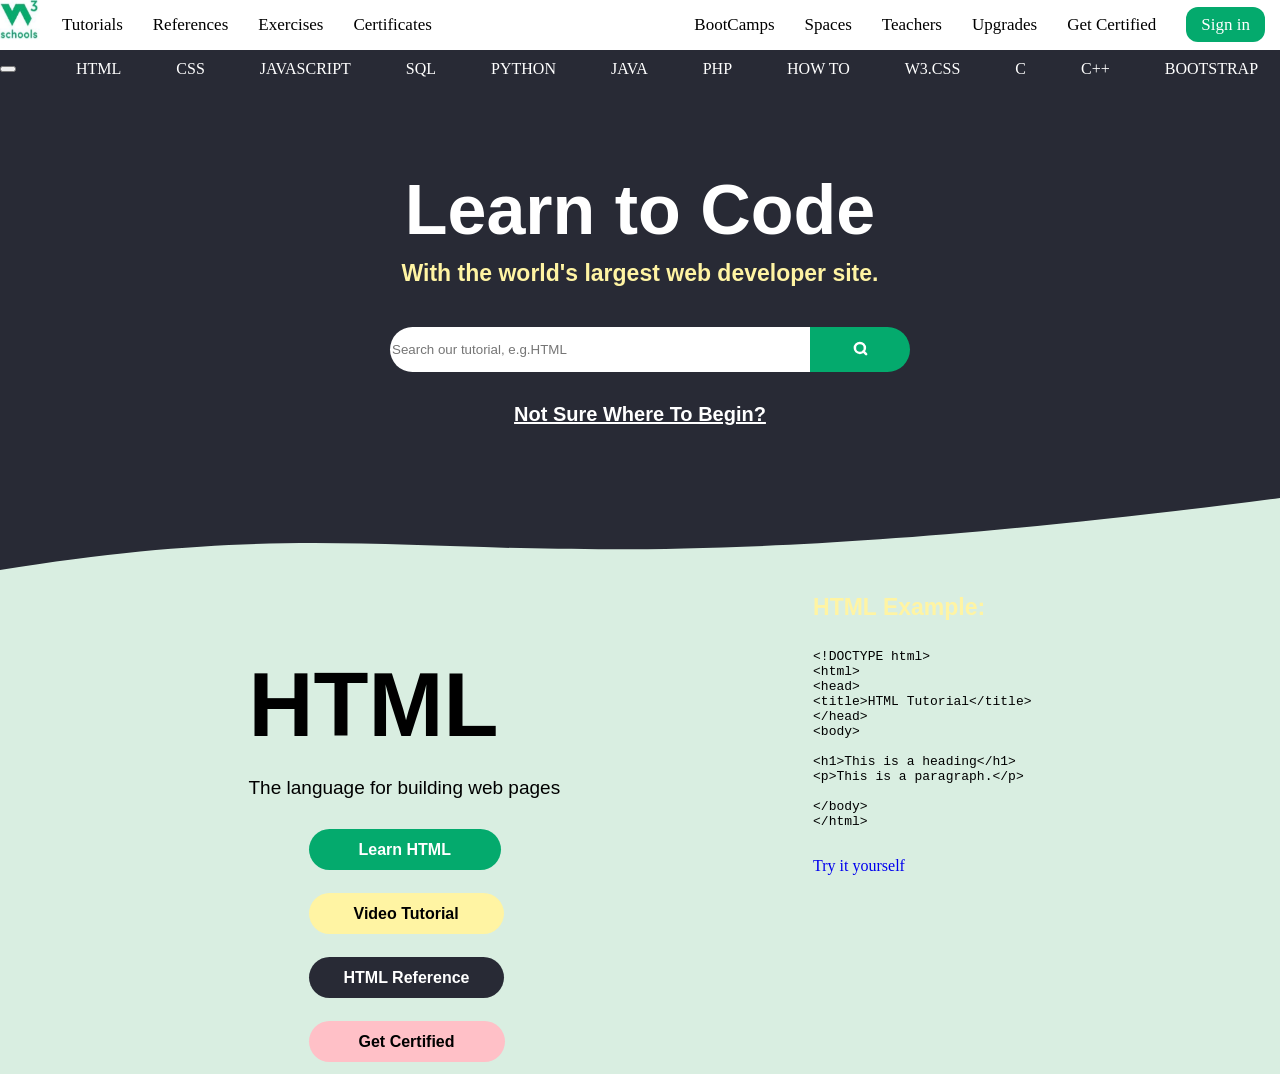
==== clone_w3school.html @ 68ee0d86 "feaut:add last w3school front page elements with its content" ====
<!DOCTYPE html>
<html lang="en">
<head>
    <meta charset="UTF-8">
    <meta name="viewport" content="width=device-width, initial-scale=1.0">
    <title>W3School</title>
    <link rel="stylesheet" href="clone_w3school.css">
</head>
<body>

    <div class="nav-container">
        <div>
        <nav class="nav-top-left">
            <ul class="left-nav">
                <li><a id="img" title="Home" href="https://www.w3schools.com/"><img src="image.png"></a></li>
                <li><a class="except" title="Tutoria and References" href="">Tutorials</a></li>
                <li><a class="except" title="References" href="">References</a></li>
                <li><a class="except" title="Exercises" href="">Exercises</a></li>
                <li><a class="except" title="Certificates" href="">Certificates</a></li>
            </ul>
        </nav>
        <nav class="nav-top-right">
            <ul class="right-nav">
                <li class="except1"><a>BootCamps</a></li>
                <li class="except1"><a>Spaces</a></li>
                <li class="except1"><a>Teachers</a></li>
                <li class="except1"><a>Upgrades</a></li>
                <li class="except1"><a>Get Certified</a></li>
                <li class="except1"><a id="in">Sign in</a></li>
            </ul>
        </nav>
        </div>
    <div class="mid-nav">
        <button class="btn-left" ></button>
        <nav class="many-nav">
            <ul class="horizontal-nav">
                <li class="li"><a href="#" title="HTML Tutorial">HTML</a></li>
                <li class="li"><a href="#" title="CSS Tutorial">CSS</a></li>
                <li class="li"><a href="#" title="JAVASCRIPT Tutorial">JAVASCRIPT</a></li>
                <li class="li"><a href="#" title="SQL Tutorial">SQL</a></li>
                <li class="li"><a href="#" title="PYTHON Tutorial">PYTHON</a></li>
                <li class="li"><a href="#" title="JAVA Tutorial">JAVA</a></li>
                <li class="li"><a href="#" title="PHP Tutorial">PHP</a></li>
                <li class="li"><a href="#" title="HOW TO">HOW TO</a></li>
                <li class="li"><a href="#" title="W3.CSS Tutorial">W3.CSS</a></li>
                <li class="li"><a href="#" title="">C</a></li>
                <li class="li"><a href="#" title="">C++</a></li>
                <li class="li"><a href="#" title="">BOOTSTRAP</a></li>
                <li class="li"><a href="#" title="">REACT</a></li>
                <li class="li"><a href="#" title="">MYSQL</a></li>
                <li class="li"><a href="#" title="">JQUERY</a></li>
                <li class="li"><a href="#" title="">EXCEL</a></li>
                <li class="li"><a href="#" title="">XML</a></li>
                <li class="li"><a href="#" title="">DJANGO</a></li>
                <li class="li"><a href="#" title="">BOOTSTRAP</a></li>
                <li class="li"><a href="#" title="">REACT</a></li>
                <li class="li"><a href="#" title="">MYSQL</a></li>
                <li class="li"><a href="#" title="">JQUERY</a></li>
                <li class="li"><a href="#" title="">EXCEL</a></li>            
                <li class="li"><a href="#" title="">REACT</a></li>
                <li class="li"><a href="#" title="">MYSQL</a></li>
                <li class="li"><a href="#" title="">JQUERY</a></li>
                <li class="li"><a href="#" title="">EXCEL</a></li>            
            </ul>
        </nav>
        <button class="btn-right" ></button>
    </div>
    </div>
    <div class="starting">
        <h1>Learn to Code</h1>
        <h3>With the world's largest web developer site.</h3>
        <form action="/search-result" method="get">
            <input class="search" type="search" placeholder="Search our tutorial, e.g.HTML">
            <button class="btn" type="submit"><svg xmlns="http://www.w3.org/2000/svg" width="15" height="15" viewBox="0 0 24 24" fill="none" stroke="#ffffff" stroke-width="4" stroke-linecap="round" stroke-linejoin="round" class="search-icon">
  <circle cx="11" cy="11" r="8"></circle>
  <line x1="21" y1="21" x2="16.65" y2="16.65"></line>
</svg></button>
        </form>
        <h4><a href="https://www.w3schools.com/where_to_start.asp">Not Sure Where To Begin?</a></h4>
        
    </div>
<svg style="background-color:#D9EEE1;" width="100%" height="72" viewBox="0 0 100 100" preserveAspectRatio="none">
  <path id="wavepath" d="M0,0  L100, 0C35,150 35,0 0,100z" fill="#282A35"></path>
</svg>

 <div class="ff">
    <div class="sec1">
        <h1>HTML</h1>
        <p>The language for building web pages</p>
        <a href="https://www.w3schools.com/html/default.asp" class="w3btn btn1" >Learn HTML</a><br>
        <a href="https://www.w3schools.com/videos/index.php" class="w3btn btn2" >Video Tutorial</a><br>
        <a href="https://www.w3schools.com/tags/default.asp" class="w3btn btn3" >HTML Reference</a><br>
        <a href="https://campus.w3schools.com/collections/certifications/products/html-certificate?_gl=1*13l9mz6*_gcl_au*NjQxMTkwMTM0LjE3NzM1MTAxOTc.*_ga*MTAxODY0MTgzOS4xNzczMDAxOTk2*_ga_9YNMTB56NB*czE3NzM1MDk4NjckbzIwJGcxJHQxNzczNTEwMTgwJGoxOCRsMCRoMA.." class="w3btn btn4" >Get Certified</a>
    </div>
    <div class="sec2">
        <div>
            <h3>HTML Example:</h3>
            <div>
                <pre>
<code>
&lt;!DOCTYPE html&gt;
&lt;html&gt;
&lt;head&gt;
&lt;title&gt;HTML Tutorial&lt;/title&gt;
&lt;/head&gt;
&lt;body&gt;

&lt;h1&gt;This is a heading&lt;/h1&gt;
&lt;p&gt;This is a paragraph.&lt;/p&gt;

&lt;/body&gt;
&lt;/html&gt;
</code>
</pre>
            </div>
            <a href="https://www.w3schools.com/html/tryit.asp?filename=tryhtml_default_default">Try it yourself</a>
        </div>
    </div>
 </div>
   </body>
</html>
---- clone_w3school.css ----
body{
    padding:0;
    margin:0;
    /* width:100vw; */
    height: 100vh;
}

.nav-container {
    position:fixed;
    top:0;
    left:0;
    right:0;
    background-color: rgb(255, 255, 255);
}
.left-nav{
    margin:0;
    padding:0;
}
.left-nav li{
    display:flex;
    overflow:hidden;
    float:left;
}

a img{
    
    width:40px;
    height:40px;
    padding:0;
    margin-right:7px;
}
.except{
    text-decoration:none;
    color:black;
    font-size: 17px;
    text-align:center;
    
   padding:15px;;
    background-color:white;
}
.except:hover{
    background-color:#04AA6D;
    color:white;
}
/*right top nav styling*/
.nav-top-right {
    display: flex;
    justify-content: flex-end;   /* pushes items to the right */
    
}

.right-nav {
    display: flex;               /* makes items appear in a row */
    list-style: none;            /* removes bullets */
    margin: 0;
    padding: 0;
}

.right-nav li {
    padding: 15px;           /* space between items */
    font-size: 17px;
}
.except1:hover:not(:last-child){
    background-color: rgba(254, 249, 249, 0.926);
    border-radius:30px;
    cursor: pointer;
}
#in{
    background-color:#04AA6D;
    padding:8px 15px;
    border-radius:12px;
    color:white;
}
#in:hover{
    opacity: 0.8;
}

.mid-nav{
    background-color: #282A35;
    display: flex;
    align-items: center;
    justify-content: start;
   /* overflow-x: auto; */
}
.horizontal-nav{
    display: flex;
    grid-auto-flow: column;
    white-space:nowrap;
    scroll-behavior: smooth;
    cursor: pointer;
    justify-content:start;
    align-items: center;
    margin:0;
}
 .li{
   
    list-style-type: none;
    padding-right:15px;
    padding-left:0;
    padding-top:10px;
    padding-bottom:10px;
    margin:0;
    
}
.li a{
    text-decoration: none;
    color: white;
    text-align: center;
    padding:14px 20px;
   

}
.li:hover{
    background-color: black;
}
.starting{
    margin-top:80px;
    display:grid;
    place-items:center;
    background-color: #282A35;
    padding-bottom:50px;
}
h1{
    color:white;
    font-family:"Source Sans Pro", sans-serif;
    font-size:70px;
    font-weight:700;
    margin-bottom:-20px;
    margin-top:90px;
    
}
h3{
    color:rgb(255, 244, 163);
    margin-top:30px;
    margin-bottom:10px;
    font-size:23px;
    font-weight:700;
    font-family:"Source Sans Pro", sans-serif;
}
form{
    display: grid;
    grid-template-columns:1fr 80px;
    align-items: center;
    justify-content: center;
    margin-top:30px;
    margin-bottom:10px;
}
.search{
   border-top-left-radius: 25px;
   border-bottom-left-radius: 25px;
   height:45px;
   width:420px;
   margin-right:0;
   border:0px;
   border-color:#282A35;
}
.btn{
    background-color:#04AA6D;
    border:0px;
    border-color: transparent;
    height:45px;
    width:100px;
    margin:0;
    border-top-right-radius: 25px;
   border-bottom-right-radius: 25px;
}
h4 a{
    color:white;
    font-size:20px;
    font-family:"Source Sans Pro", sans-serif;
    margin-bottom:80px;
}
.search:focus,
.search:active {
  outline: none;
  border: none;
  box-shadow: none;
}
.btn:hover{
    opacity: 0.8;
    cursor:pointer;
}
h4 a:hover{
    color:rgb(255, 244, 163) ;
}
.ff{
    margin-top:-10px;
    display:grid;
    grid-template-columns:repeat(2,minmax(150px,auto));
    background-color: #D9EEE1;
    justify-content:space-evenly;
    vertical-align: middle;
}
.sec1{
    align-items: center;
    font-family:"Source Sans Pro", sans-serif;
    justify-content: center;
}
.sec1 h1{
    color:black;
    font-size:90px;
    font-weight:700;
   
}
.sec1 p{
    color:black;
    font-size:19px;
   
    font-weight:500;
    margin-top:40px;
}
.w3btn{

    
    border-radius:25px;
    margin:0 60px;
    font-weight:600;
    /* display:block; */
    line-height: 4em;
    
}
.btn1{
    padding:12px 50px 12px;
    color:white;
    background-color: #04AA6D;
}
.btn1:hover{
    background-color:#059862;
}
.btn2{
    padding:12px 45px 12px;
    color:black;
    background-color: rgb(255, 244, 163);
}
.btn2:hover{
    background-color:#fff080 ;
}
.btn3{
    padding:12px 35px 12px;
    color:rgb(255, 255, 255);
    background-color: #282A35;
}
.btn3:hover{
   background-color: black;
}
.btn4{
    padding:12px 50px 12px;
    color:black;
    background-color: rgb(255, 192, 199);
}
.btn4:hover{
    background-color: #ffb3bb;
}
.ff a{
    text-decoration:none;
    text-align: center;
}
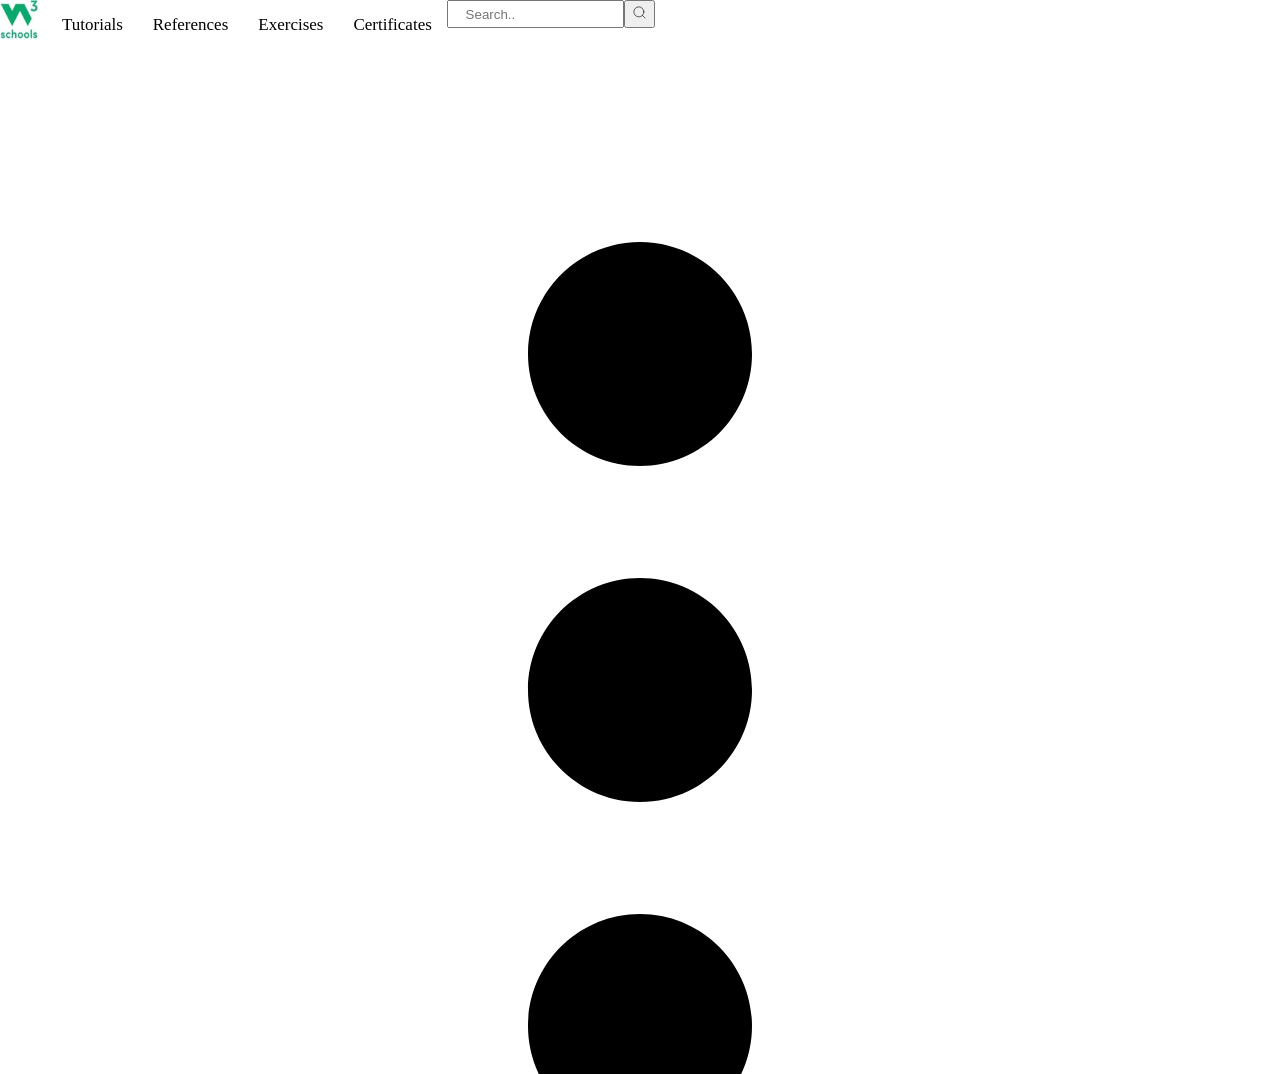
==== commit 06c8ada4: "feaut:add the remaining w3schhol front page content" ====
--- a/clone_w3school.html
+++ b/clone_w3school.html
@@ -17,6 +17,14 @@
                 <li><a class="except" title="References" href="">References</a></li>
                 <li><a class="except" title="Exercises" href="">Exercises</a></li>
                 <li><a class="except" title="Certificates" href="">Certificates</a></li>
+                <li class="xcept"><input class="sear" type="search" placeholder="    Search..">
+            <button class="bn" type="submit"><svg xmlns="http://www.w3.org/2000/svg" width="15" height="19" viewBox="0 0 24 24" fill="none" stroke="#000000" stroke-width="1" stroke-linecap="round" stroke-linejoin="round" class="search-icon">
+  <circle cx="11" cy="11" r="8"></circle>
+  <line x1="21" y1="21" x2="16.65" y2="16.65"></line>
+</svg></button></li>
+    <a title="See more"><svg class="svg" xmlns="http://www.w3.org/2000/svg" viewBox="0 0 640 640">
+          <path d="M320 208C289.1 208 264 182.9 264 152C264 121.1 289.1 96 320 96C350.9 96 376 121.1 376 152C376 182.9 350.9 208 320 208zM320 432C350.9 432 376 457.1 376 488C376 518.9 350.9 544 320 544C289.1 544 264 518.9 264 488C264 457.1 289.1 432 320 432zM376 320C376 350.9 350.9 376 320 376C289.1 376 264 350.9 264 320C264 289.1 289.1 264 320 264C350.9 264 376 289.1 376 320z"></path>
+        </svg></a>
             </ul>
         </nav>
         <nav class="nav-top-right">
@@ -95,7 +103,7 @@
     <div class="sec2">
         <div>
             <h3>HTML Example:</h3>
-            <div>
+            <div class="pre">
                 <pre>
 <code>
 &lt;!DOCTYPE html&gt;
@@ -111,7 +119,7 @@
 &lt;/body&gt;
 &lt;/html&gt;
 </code>
-</pre>
+            </pre>
             </div>
             <a href="https://www.w3schools.com/html/tryit.asp?filename=tryhtml_default_default">Try it yourself</a>
         </div>
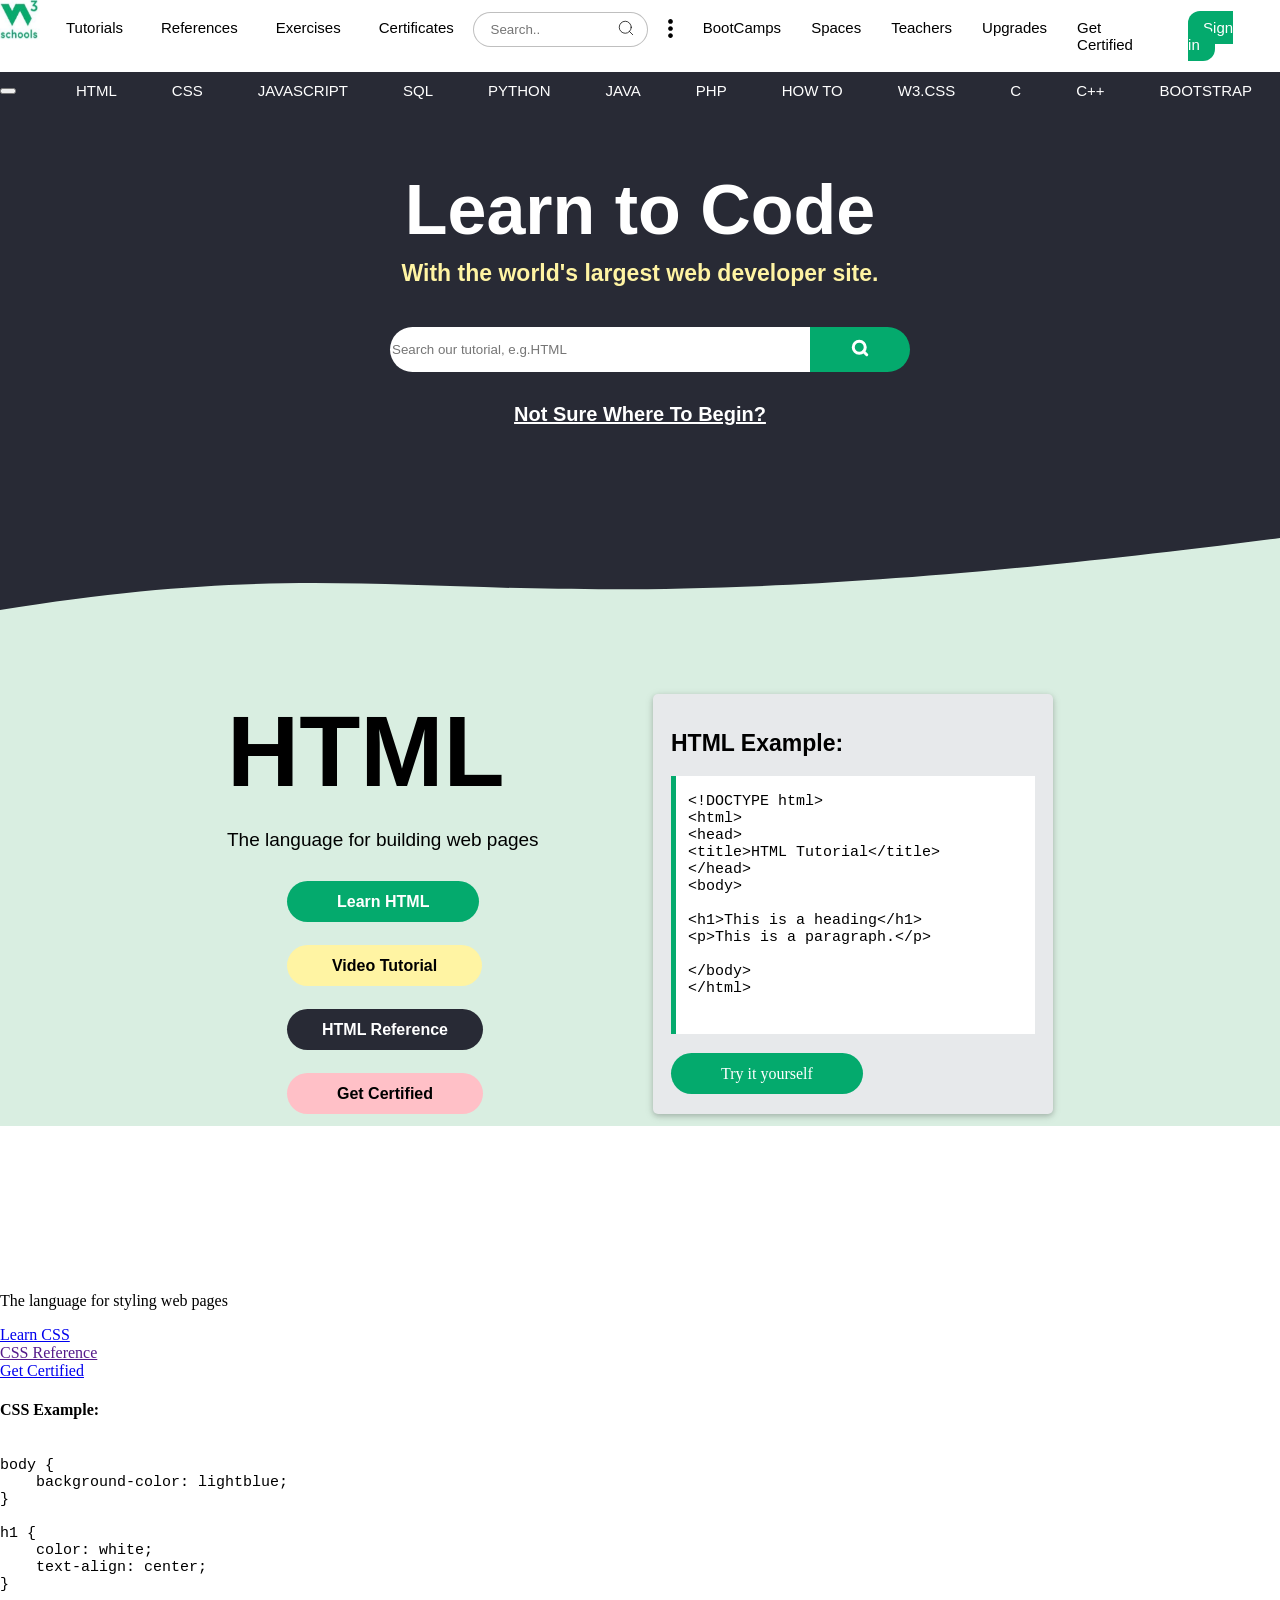
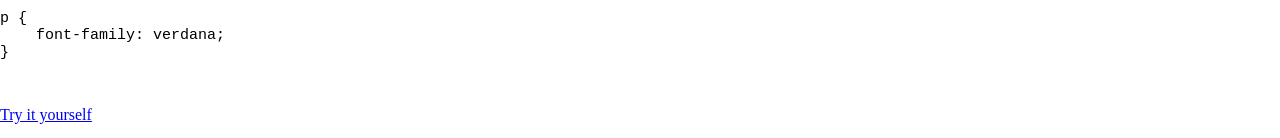
==== commit 5f822732: "add html element with w3school css part on homepage" ====
--- a/clone_w3school.html
+++ b/clone_w3school.html
@@ -125,5 +125,36 @@
         </div>
     </div>
  </div>
+ <div class="css">
+    <div class="css1">
+        <h1>CSS</h1>
+        <p>The language for styling web pages</p>
+        <a class="but" href="https://www.w3schools.com/css/default.asp">Learn CSS</a><br>
+        <a class="but" href="">CSS Reference</a><br>
+        <a class="but" href="https://www.w3schools.com/cssref/index.php">Get Certified</a>
+    </div>
+    <div class="css2">
+        <h4>CSS Example:</h4>
+        <div>
+            <pre>
+                <code>
+body {
+    background-color: lightblue;
+}
+
+h1 {
+    color: white;
+    text-align: center;
+}
+
+p {
+    font-family: verdana;
+}
+                </code>
+            </pre>
+        </div>
+        <a href="https://www.w3schools.com/css/tryit.asp?filename=trycss_default">Try it yourself</a>
+    </div>
+ </div>
    </body>
 </html>
--- a/clone_w3school.css
+++ b/clone_w3school.css
@@ -11,6 +11,7 @@
     left:0;
     right:0;
     background-color: rgb(255, 255, 255);
+    font-family:"Source Sans Pro", sans-serif;
 }
 .left-nav{
     margin:0;
@@ -32,15 +33,58 @@
 .except{
     text-decoration:none;
     color:black;
-    font-size: 17px;
+    font-size: 15px;
     text-align:center;
     
-   padding:15px;;
+   padding:19px;
     background-color:white;
 }
-.except:hover{
+.except:hover:not(last-child){
     background-color:#04AA6D;
     color:white;
+}
+.sear{
+    border-radius: 25px;
+    height:35px;
+    margin:0;
+    margin-top:12px;
+    position:relative;
+    border: 1px solid rgba(0, 0, 0, 0.25) ;
+}
+
+.sear:focus{
+    border:2px solid #04AA6D;
+}
+.search-icon{
+    width: 18px;
+    height: 18px;
+    text-align: center;
+}
+.bn{
+    border-radius: 25px;
+    position: absolute;
+    left:611px;
+    top:13px;
+    border:none;
+    background-color: transparent;
+    padding:6px;
+}
+.bn:hover{
+    cursor: pointer;
+    background-color: #E7E9EB;
+}
+.svg{
+    width: 27px;
+    height: 27px;
+    display: block;
+    margin: 0 auto;
+    float:left;
+    margin-top:15px;
+    margin-left:9px;
+}
+.svg:hover{
+    background-color: #E7E9EB;
+    border-radius: 15px;
 }
 /*right top nav styling*/
 .nav-top-right {
@@ -53,12 +97,12 @@
     display: flex;               /* makes items appear in a row */
     list-style: none;            /* removes bullets */
     margin: 0;
-    padding: 0;
+    padding: 4px;
 }
 
 .right-nav li {
     padding: 15px;           /* space between items */
-    font-size: 17px;
+    font-size: 15px;
 }
 .except1:hover:not(:last-child){
     background-color: rgba(254, 249, 249, 0.926);
@@ -91,6 +135,7 @@
     justify-content:start;
     align-items: center;
     margin:0;
+    font-size:15px;
 }
  .li{
    
@@ -118,7 +163,7 @@
     display:grid;
     place-items:center;
     background-color: #282A35;
-    padding-bottom:50px;
+    padding-bottom:90px;
 }
 h1{
     color:white;
@@ -188,7 +233,8 @@
     display:grid;
     grid-template-columns:repeat(2,minmax(150px,auto));
     background-color: #D9EEE1;
-    justify-content:space-evenly;
+    justify-content:center;
+    column-gap: 110px;
     vertical-align: middle;
 }
 .sec1{
@@ -198,9 +244,9 @@
 }
 .sec1 h1{
     color:black;
-    font-size:90px;
+    font-size:100px;
     font-weight:700;
-   
+    margin-top: 90px !important;
 }
 .sec1 p{
     color:black;
@@ -254,4 +300,43 @@
 .ff a{
     text-decoration:none;
     text-align: center;
+}
+.sec2{
+    margin-top:90px;
+    background-color:#E7E9EB;
+    height: 420px;
+    width:400px;
+    border-radius: 5px;
+    box-shadow: 0 2px 5px 0 rgba(0, 0, 0, 0.16), 0 2px 10px 0 rgba(0, 0, 0, 0.12);
+}
+.sec2 h3{
+    color:black;
+    margin-left:18px;
+    line-height: 39px;
+}
+.pre{
+    display: block;
+    background-color: white;
+    margin-bottom:20px;
+    margin-left:18px;
+    margin-right:18px;
+    height:250px;
+    border-left:5px solid #04AA6D;
+    padding: 8px 12px;
+    padding-top: 0px;
+}
+.sec2 a{
+    
+    padding:12px 50px 12px;
+    color:white;
+    background-color: #04AA6D;
+    border-radius:25px;
+    margin-left:18px;
+    line-height: 39px;
+}
+.sec2 a:hover{
+    background-color:#059862;
+}
+code{
+    font-size:15px;
 }
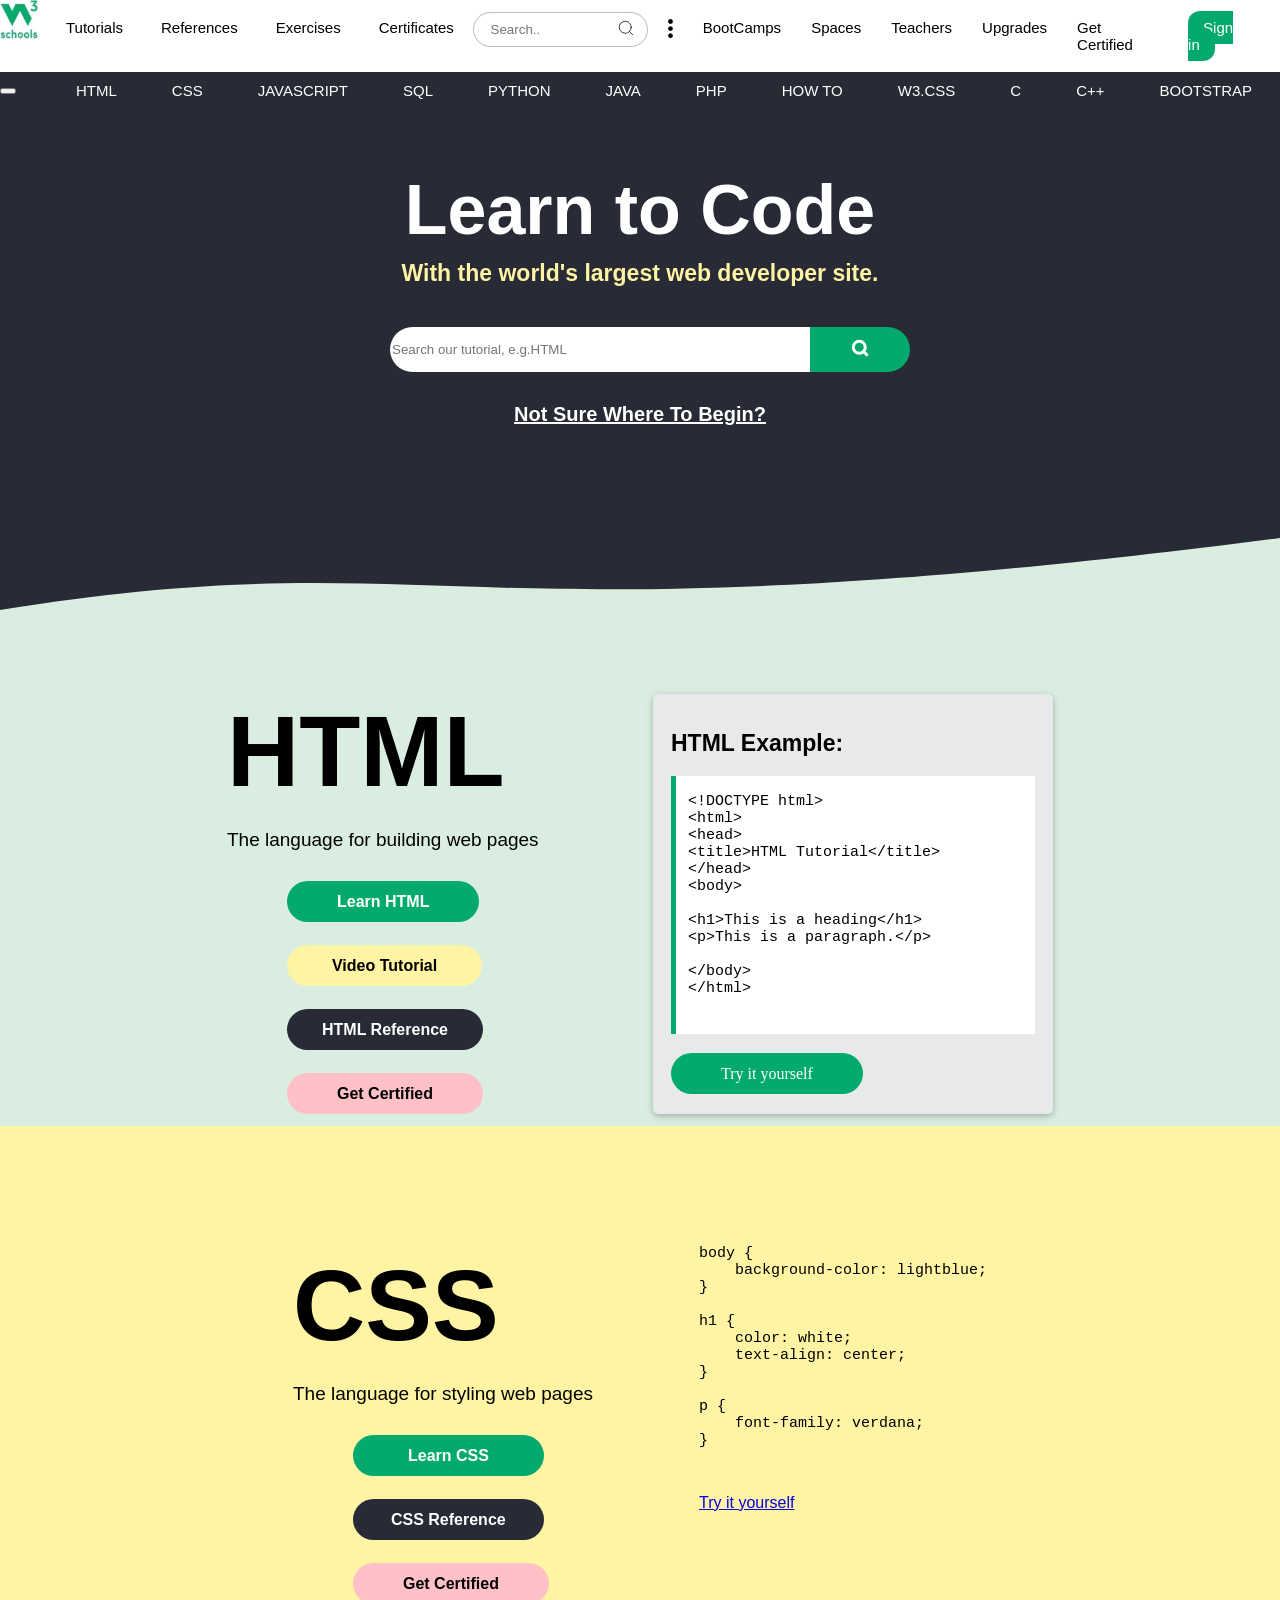
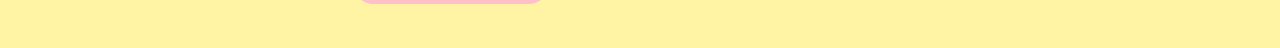
==== commit 0bbc200b: "add css example content" ====
--- a/clone_w3school.html
+++ b/clone_w3school.html
@@ -134,9 +134,9 @@
         <a class="but" href="https://www.w3schools.com/cssref/index.php">Get Certified</a>
     </div>
     <div class="css2">
-        <h4>CSS Example:</h4>
+        <h3>CSS Example:</h3>
         <div>
-            <pre>
+            <pre class="pre1">
                 <code>
 body {
     background-color: lightblue;
--- a/clone_w3school.css
+++ b/clone_w3school.css
@@ -339,4 +339,61 @@
 }
 code{
     font-size:15px;
+}
+.css{
+    display:grid;
+    background-color:#FFF4A3;
+    grid-template-columns:repeat(2,minmax(150px,auto));
+    justify-content:center;
+    column-gap: 90px;
+    vertical-align: middle;
+    font-family:"Source Sans Pro", sans-serif;
+    padding:32px 0px;
+}
+.css1 h1{
+    color:black;
+    font-size:100px;
+    font-weight:700;
+    margin-top: 90px !important;
+}
+.css1 p{
+    color:black;
+    font-size:19px;
+    font-weight:500;
+    margin-top:40px;
+}
+.css1 a{
+    text-decoration:none;
+    text-align:center;
+}
+.but{
+    border-radius:25px;
+    margin:0 60px;
+    font-weight:600;
+    line-height: 4em;
+    
+}
+.but:nth-child(3){
+    padding:12px 55px 12px;
+    color:white;
+    background-color: #04AA6D;
+}
+.but:nth-child(3):hover{
+    background-color:#059862;
+}
+.but:nth-child(5){
+    padding:12px 38px 12px;
+    color:rgb(255, 255, 255);
+    background-color: #282A35;
+}
+.but:nth-child(5):hover{
+   background-color: black;
+}
+.but:nth-child(7){
+    padding:12px 50px 12px;
+    color:black;
+    background-color: rgb(255, 192, 199);
+}
+.but:nth-child(7):hover{
+    background-color: #ffb3bb;
 }
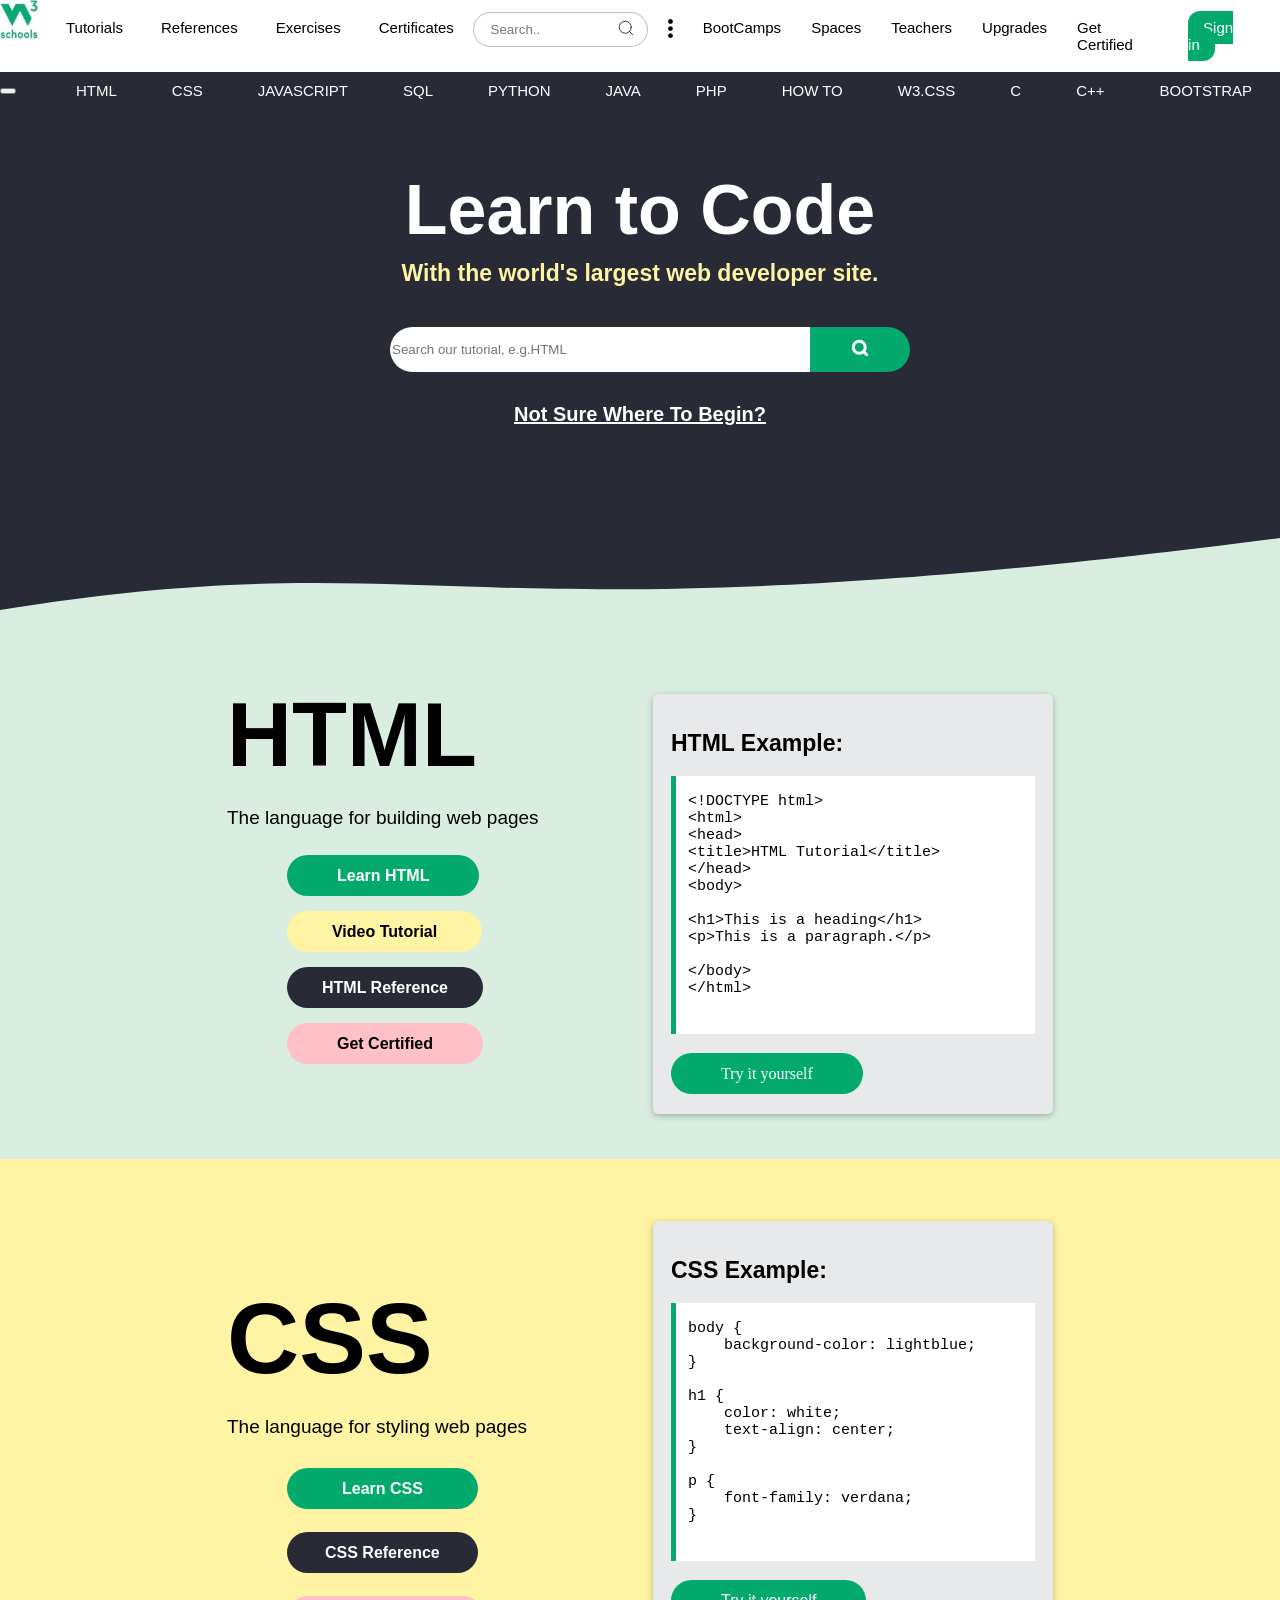
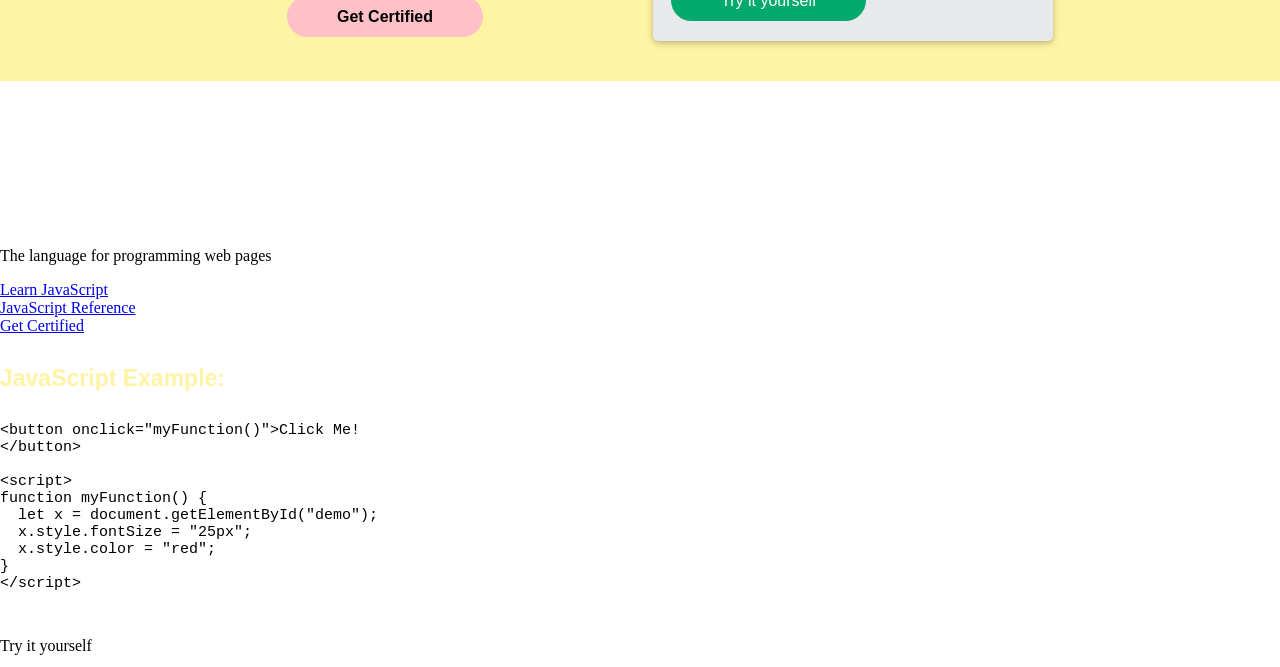
==== commit c32f027b: "add html element with respective content same with w3school website about JavaScript" ====
--- a/clone_w3school.html
+++ b/clone_w3school.html
@@ -156,5 +156,34 @@
         <a href="https://www.w3schools.com/css/tryit.asp?filename=trycss_default">Try it yourself</a>
     </div>
  </div>
+ <div class="js">
+    <div class="js1">
+        <h1 class="jshead">JavaScript</h1>
+        <p>The language for programming web pages</p>
+        <a class="jslink ln1" href="https://www.w3schools.com/js/default.asp">Learn JavaScript</a><br>
+        <a class="jslink ln2" href="https://www.w3schools.com/jsref/default.asp">JavaScript Reference</a><br>
+        <a class="jslink ln3" href="https://campus.w3schools.com/collections/certifications/products/javascript-certificate?_gl=1*1n0ohiy*_gcl_au*NjQxMTkwMTM0LjE3NzM1MTAxOTc.*_ga*MTAxODY0MTgzOS4xNzczMDAxOTk2*_ga_9YNMTB56NB*czE3NzM4NTIwNjckbzMzJGcxJHQxNzczODUyODIxJGoyMyRsMCRoMA..">Get Certified</a>
+    </div>
+    <div class="js2">
+        <h3>JavaScript Example:</h3>
+        <div>
+            <pre>
+                <code>
+&lt;button onclick="myFunction()"&gt;Click Me!
+&lt;/button&gt;
+
+&lt;script&gt;
+function myFunction() {
+  let x = document.getElementById("demo");
+  x.style.fontSize = "25px";
+  x.style.color = "red";
+}
+&lt;/script&gt;
+                </code>
+            </pre>
+        </div>
+        <a>Try it yourself</a>
+    </div>
+ </div>
    </body>
 </html>
--- a/clone_w3school.css
+++ b/clone_w3school.css
@@ -1,10 +1,8 @@
 body{
     padding:0;
     margin:0;
-    /* width:100vw; */
     height: 100vh;
 }
-
 .nav-container {
     position:fixed;
     top:0;
@@ -22,7 +20,6 @@
     overflow:hidden;
     float:left;
 }
-
 a img{
     
     width:40px;
@@ -35,7 +32,6 @@
     color:black;
     font-size: 15px;
     text-align:center;
-    
    padding:19px;
     background-color:white;
 }
@@ -236,6 +232,7 @@
     justify-content:center;
     column-gap: 110px;
     vertical-align: middle;
+    padding-bottom: 45px;
 }
 .sec1{
     align-items: center;
@@ -244,9 +241,9 @@
 }
 .sec1 h1{
     color:black;
-    font-size:100px;
+    font-size:90px;
     font-weight:700;
-    margin-top: 90px !important;
+    margin-top: 80px;
 }
 .sec1 p{
     color:black;
@@ -261,8 +258,7 @@
     border-radius:25px;
     margin:0 60px;
     font-weight:600;
-    /* display:block; */
-    line-height: 4em;
+    line-height: 3.5em;
     
 }
 .btn1{
@@ -345,7 +341,7 @@
     background-color:#FFF4A3;
     grid-template-columns:repeat(2,minmax(150px,auto));
     justify-content:center;
-    column-gap: 90px;
+    column-gap: 110px;
     vertical-align: middle;
     font-family:"Source Sans Pro", sans-serif;
     padding:32px 0px;
@@ -354,7 +350,7 @@
     color:black;
     font-size:100px;
     font-weight:700;
-    margin-top: 90px !important;
+    margin-top: 90px;
 }
 .css1 p{
     color:black;
@@ -396,4 +392,40 @@
 }
 .but:nth-child(7):hover{
     background-color: #ffb3bb;
+}
+.css2{
+    margin-top:30px;
+    background-color:#E7E9EB;
+    height: 420px;
+    width:400px;
+    border-radius: 5px;
+    box-shadow: 0 2px 5px 0 rgba(0, 0, 0, 0.16), 0 2px 10px 0 rgba(0, 0, 0, 0.12);
+}
+.pre1{
+    display: block;
+    background-color: white;
+    margin-bottom:20px;
+    margin-left:18px;
+    margin-right:18px;
+    height:250px;
+    border-left:5px solid #04AA6D;
+    padding: 8px 12px;
+    padding-top: 0px;
+}
+.css2 a{
+    text-decoration: none;
+    padding:12px 50px 12px;
+    color:white;
+    background-color: #04AA6D;
+    border-radius:25px;
+    margin-left:18px;
+    line-height: 39px;
+}
+.css2 a:hover{
+    background-color:#059862;
+}
+.css2 h3{
+    color:black;
+    margin-left:18px;
+    line-height: 39px;
 }
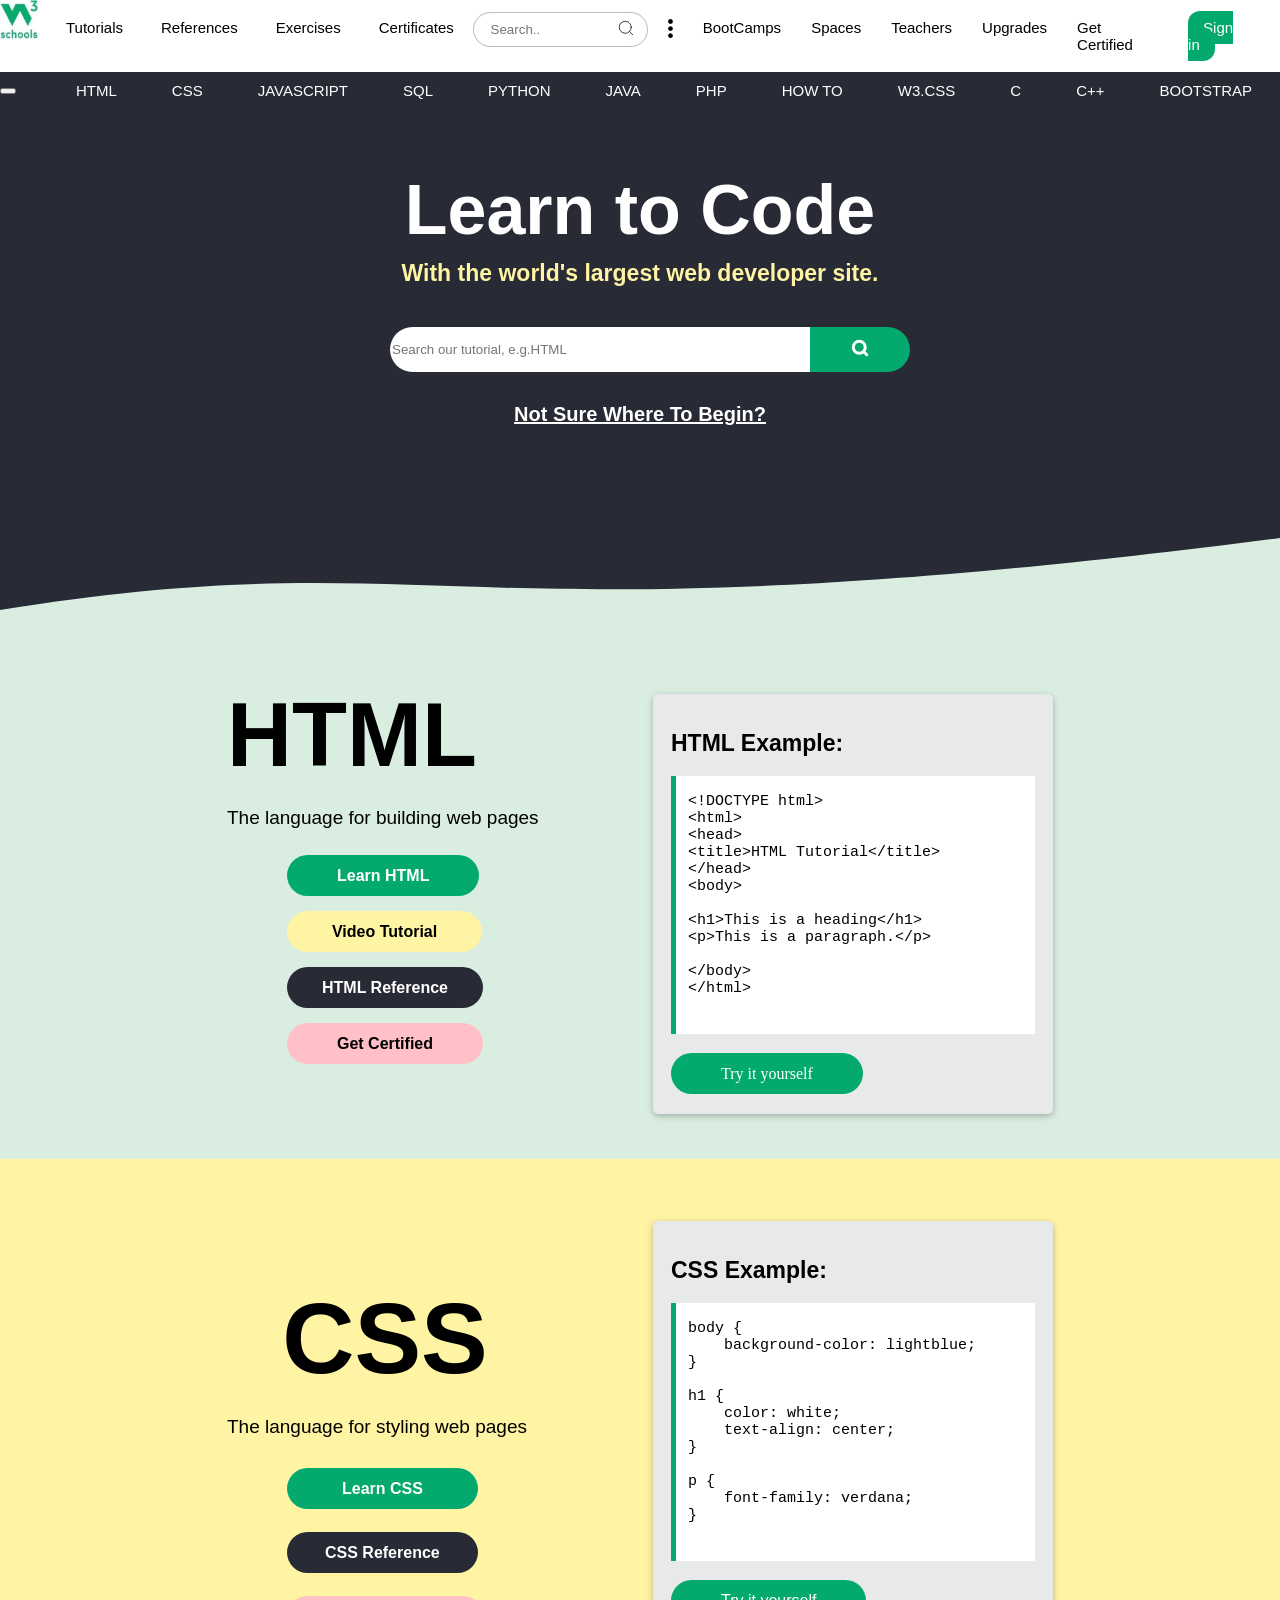
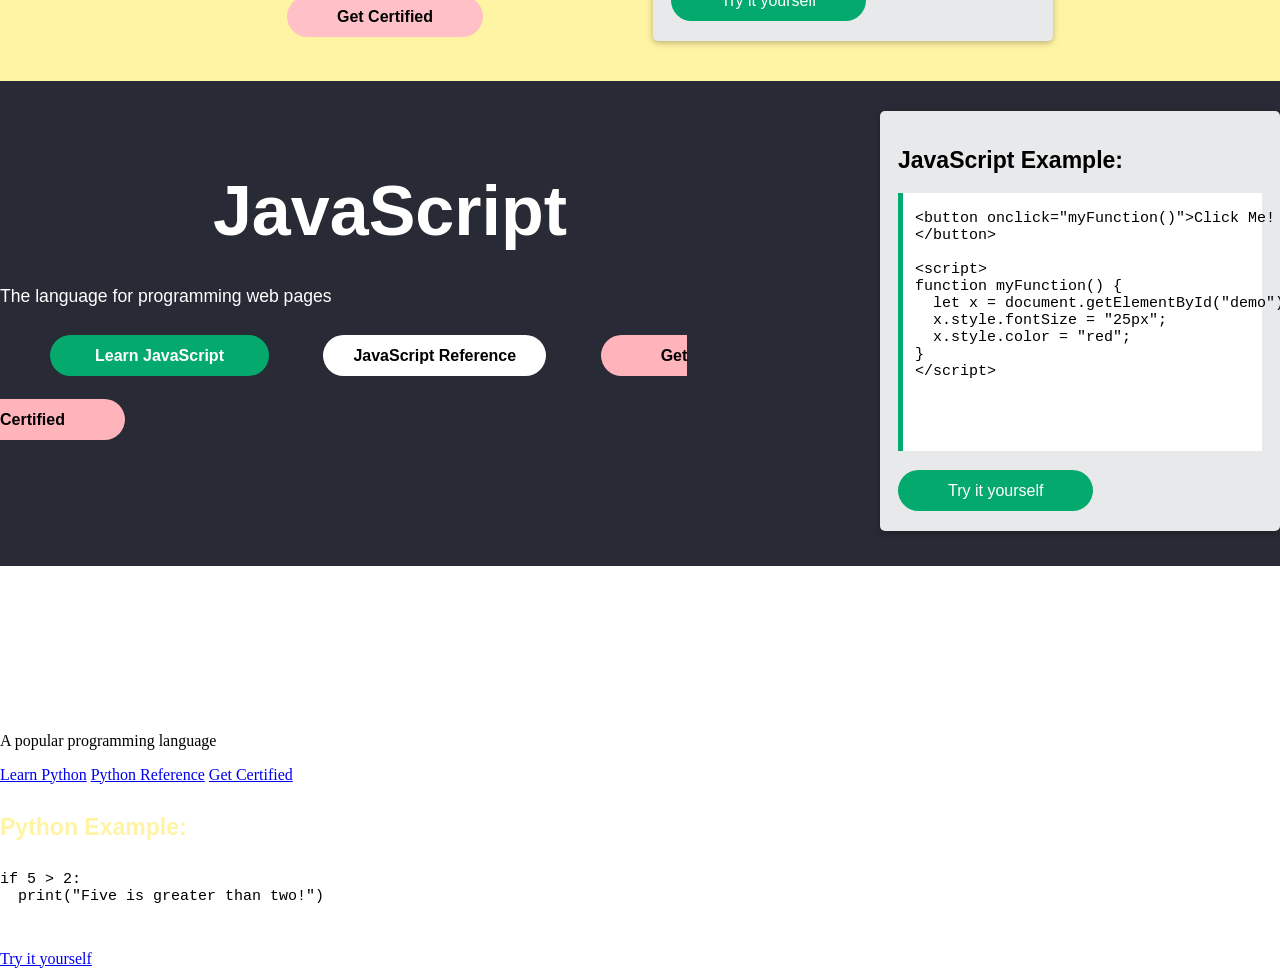
==== commit ec7ff428: "use proper div element wit respective w3school web content" ====
--- a/clone_w3school.html
+++ b/clone_w3school.html
@@ -156,12 +156,14 @@
         <a href="https://www.w3schools.com/css/tryit.asp?filename=trycss_default">Try it yourself</a>
     </div>
  </div>
+
+
  <div class="js">
     <div class="js1">
         <h1 class="jshead">JavaScript</h1>
-        <p>The language for programming web pages</p>
-        <a class="jslink ln1" href="https://www.w3schools.com/js/default.asp">Learn JavaScript</a><br>
-        <a class="jslink ln2" href="https://www.w3schools.com/jsref/default.asp">JavaScript Reference</a><br>
+        <p class="par">The language for programming web pages</p>
+        <a class="jslink ln1" href="https://www.w3schools.com/js/default.asp">Learn JavaScript</a>
+        <a class="jslink ln2" href="https://www.w3schools.com/jsref/default.asp">JavaScript Reference</a>
         <a class="jslink ln3" href="https://campus.w3schools.com/collections/certifications/products/javascript-certificate?_gl=1*1n0ohiy*_gcl_au*NjQxMTkwMTM0LjE3NzM1MTAxOTc.*_ga*MTAxODY0MTgzOS4xNzczMDAxOTk2*_ga_9YNMTB56NB*czE3NzM4NTIwNjckbzMzJGcxJHQxNzczODUyODIxJGoyMyRsMCRoMA..">Get Certified</a>
     </div>
     <div class="js2">
@@ -185,5 +187,27 @@
         <a>Try it yourself</a>
     </div>
  </div>
+
+ <div class="python">
+    <div class="py1">
+        <h1 class="pyhead">Python</h1>
+        <p class="pypar">A popular programming language</p>
+        <a class="pylink lin1" href="https://www.w3schools.com/python/default.asp">Learn Python</a>
+        <a class="pylink lin2" href="https://www.w3schools.com/python/python_reference.asp">Python Reference</a>
+        <a class="pylink lin3" href="https://campus.w3schools.com/collections/certifications/products/python-certificate?_gl=1*140s32q*_gcl_au*NjQxMTkwMTM0LjE3NzM1MTAxOTc.*_ga*MTAxODY0MTgzOS4xNzczMDAxOTk2*_ga_9YNMTB56NB*czE3NzM4NjgyOTUkbzM0JGcxJHQxNzczODcyNDg5JGoxMiRsMCRoMA..">Get Certified</a>
+    </div>
+    <div class="py2">
+        <h3>Python Example:</h3>
+        <div>
+            <pre>
+                <code>
+if 5 &gt; 2:
+  print("Five is greater than two!")
+                </code>
+            </pre>
+        </div>
+        <a class="pylink lin1 lm" href="https://www.w3schools.com/python/trypython.asp?filename=demo_indentation">Try it yourself</a>
+    </div>
+ </div>
    </body>
 </html>
--- a/clone_w3school.css
+++ b/clone_w3school.css
@@ -351,6 +351,7 @@
     font-size:100px;
     font-weight:700;
     margin-top: 90px;
+    text-align: center;
 }
 .css1 p{
     color:black;
@@ -428,4 +429,90 @@
     color:black;
     margin-left:18px;
     line-height: 39px;
-}+}
+.js{
+    background-color:#282A35;
+    font-family:"Source Sans Pro", sans-serif;
+    display:flex;
+    justify-content:center;
+    gap:100px;
+    padding-bottom: 35px;
+}
+.jshead{
+    margin-bottom:35px;
+    text-align:center;
+}
+.js p{
+    color:white;
+    font-size:1.1em;
+}
+.js1{
+    vertical-align: middle;
+}
+.jslink{
+    padding: 12px 45px 12px;
+    line-height:4em;
+    border-radius:24px;
+    text-decoration:none;
+    margin-left:50px;
+    font-weight: bold;
+}
+.ln1{
+    background-color: #04AA6D;
+    color:white;
+}
+.ln1:hover{
+    background-color: #059862;
+}
+.ln2{
+    background-color:white;
+    padding:12px 30px 12px;
+    color:black;
+}
+.ln2:hover{
+    background-color: #E7E9EB;
+}
+.ln3{
+    background-color:hsl(354, 100%, 85%);
+    padding:12px 60px 12px;
+    color:black;
+}
+.ln3:hover{
+    background-color:hsl(354, 100%, 80%) ;
+}
+.js2{
+    margin-top:30px;
+    background-color:#E7E9EB;
+    height: 420px;
+    width:400px;
+    border-radius: 5px;
+    box-shadow: 0 2px 5px 0 rgba(0, 0, 0, 0.16), 0 2px 10px 0 rgba(0, 0, 0, 0.12);
+}
+.js2 div{
+    display: block;
+    background-color: white;
+    margin-bottom:20px;
+    margin-left:18px;
+    margin-right:18px;
+    height:250px;
+    border-left:5px solid #04AA6D;
+    padding: 8px 12px;
+    padding-top: 0px;
+}
+.js2 a{
+        text-decoration: none;
+    padding:12px 50px 12px;
+    color:white;
+    background-color: #04AA6D;
+    border-radius:25px;
+    margin-left:18px;
+    line-height: 39px;
+}
+.js2 a:hover{
+    background-color:#059862;
+}
+.js2 h3{
+    color:black;
+    margin-left:18px;
+    line-height: 39px;
+}
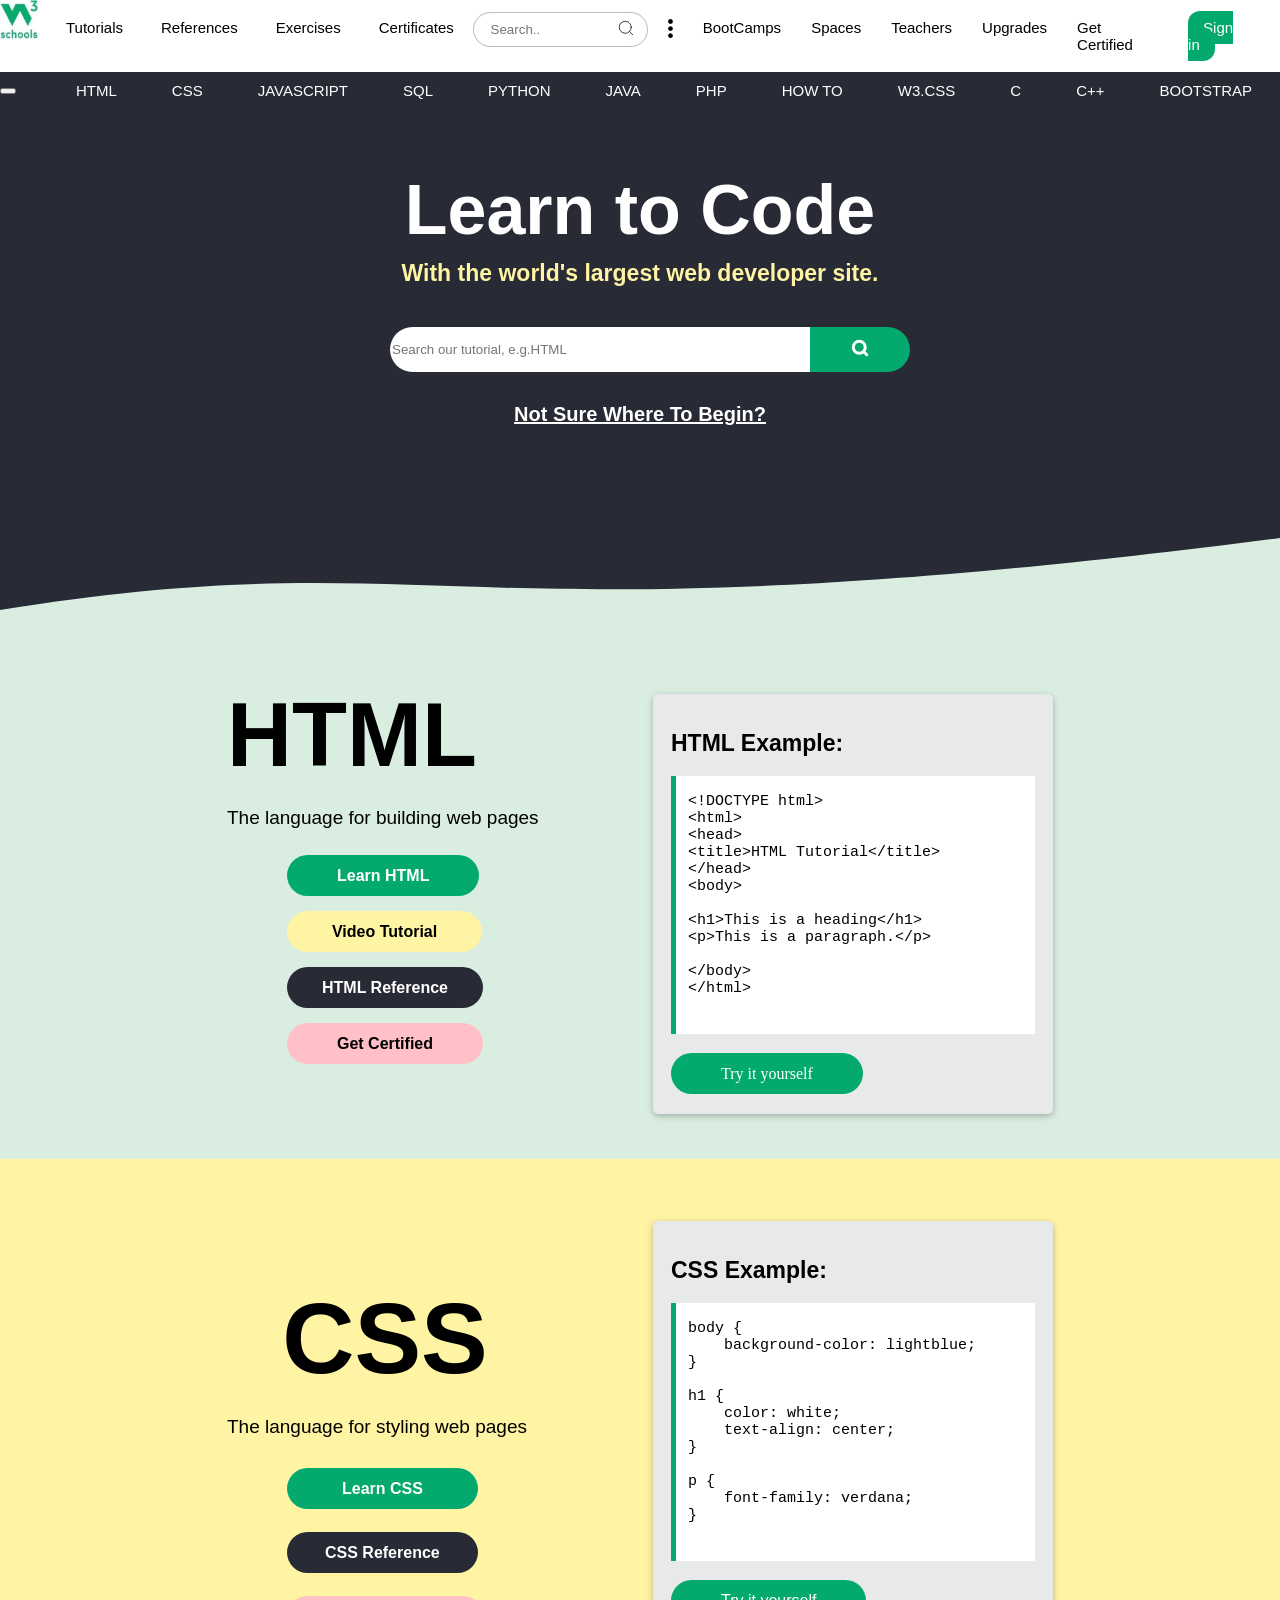
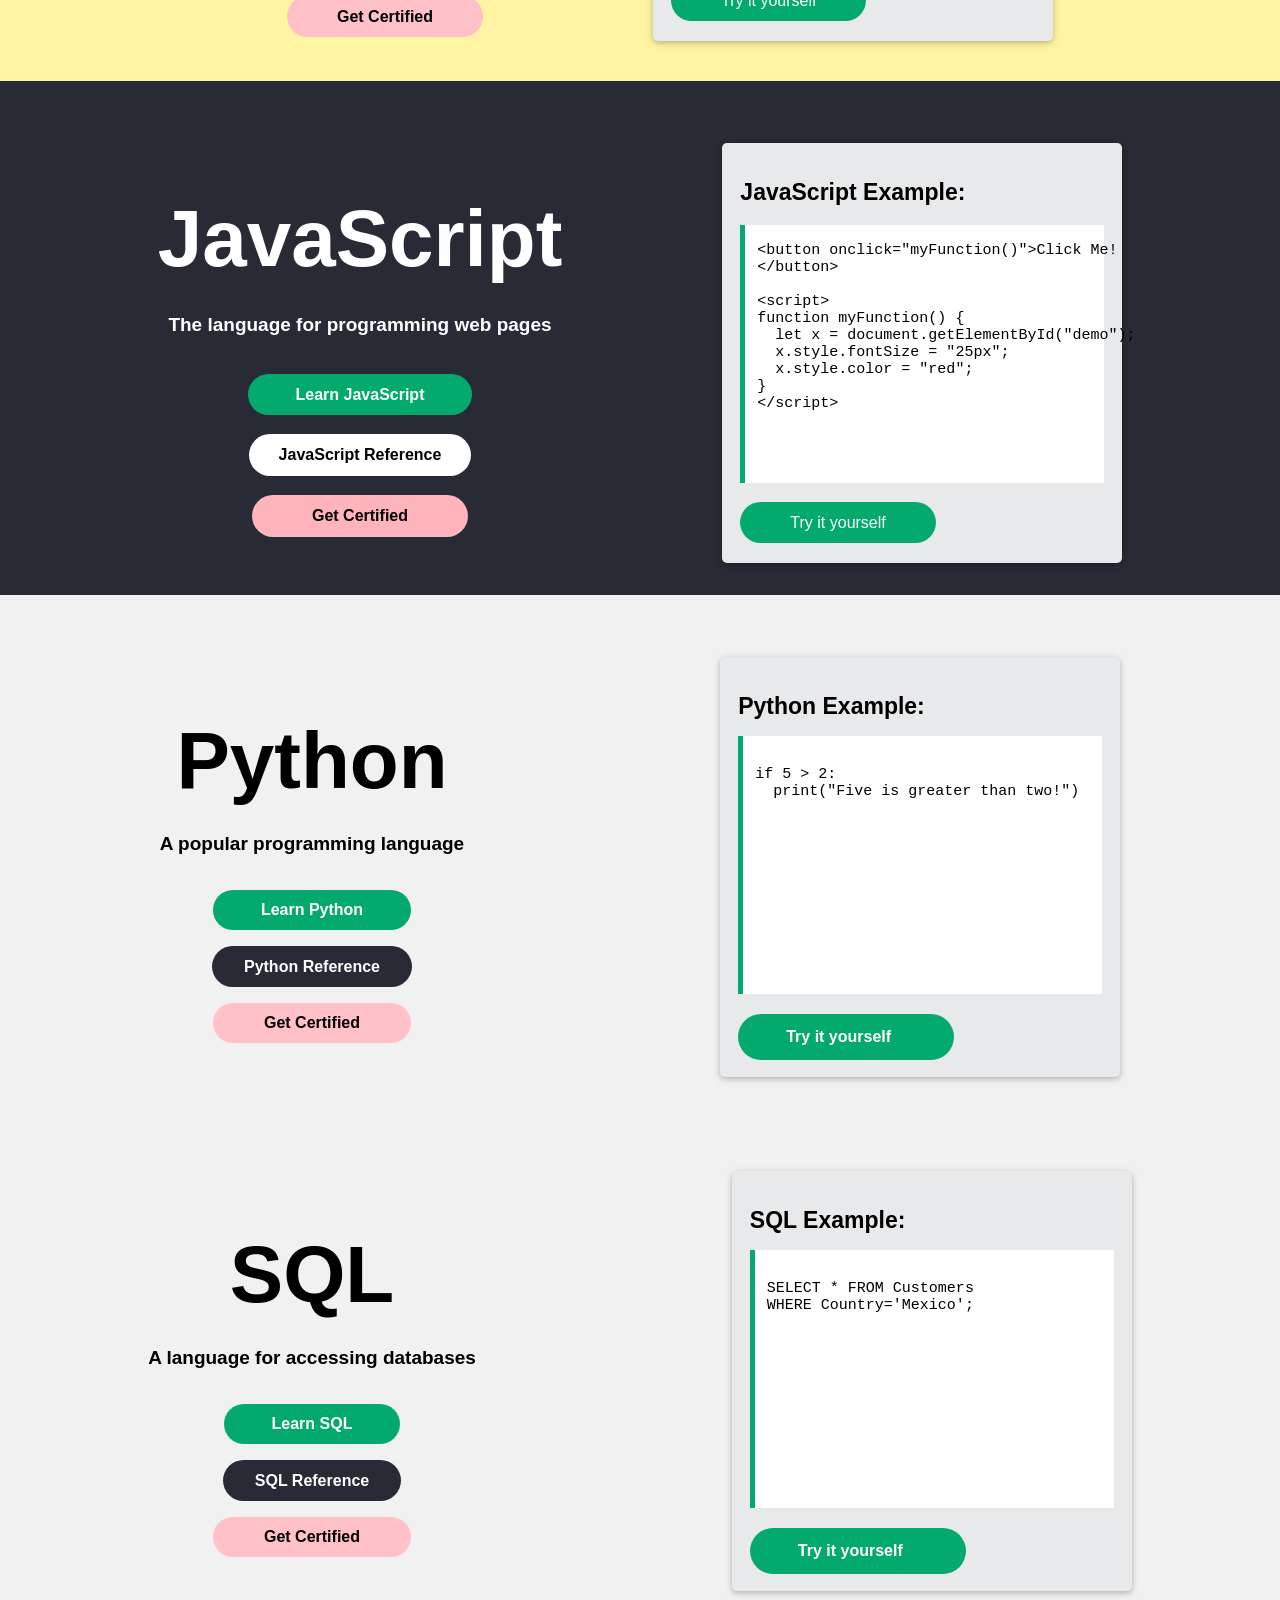
==== commit 69688803: "add sql section using html element with same content of w3school web" ====
--- a/clone_w3school.html
+++ b/clone_w3school.html
@@ -1,213 +1,237 @@
-<!DOCTYPE html>
-<html lang="en">
-<head>
-    <meta charset="UTF-8">
-    <meta name="viewport" content="width=device-width, initial-scale=1.0">
-    <title>W3School</title>
-    <link rel="stylesheet" href="clone_w3school.css">
-</head>
-<body>
-
-    <div class="nav-container">
-        <div>
-        <nav class="nav-top-left">
-            <ul class="left-nav">
-                <li><a id="img" title="Home" href="https://www.w3schools.com/"><img src="image.png"></a></li>
-                <li><a class="except" title="Tutoria and References" href="">Tutorials</a></li>
-                <li><a class="except" title="References" href="">References</a></li>
-                <li><a class="except" title="Exercises" href="">Exercises</a></li>
-                <li><a class="except" title="Certificates" href="">Certificates</a></li>
-                <li class="xcept"><input class="sear" type="search" placeholder="    Search..">
-            <button class="bn" type="submit"><svg xmlns="http://www.w3.org/2000/svg" width="15" height="19" viewBox="0 0 24 24" fill="none" stroke="#000000" stroke-width="1" stroke-linecap="round" stroke-linejoin="round" class="search-icon">
-  <circle cx="11" cy="11" r="8"></circle>
-  <line x1="21" y1="21" x2="16.65" y2="16.65"></line>
-</svg></button></li>
-    <a title="See more"><svg class="svg" xmlns="http://www.w3.org/2000/svg" viewBox="0 0 640 640">
-          <path d="M320 208C289.1 208 264 182.9 264 152C264 121.1 289.1 96 320 96C350.9 96 376 121.1 376 152C376 182.9 350.9 208 320 208zM320 432C350.9 432 376 457.1 376 488C376 518.9 350.9 544 320 544C289.1 544 264 518.9 264 488C264 457.1 289.1 432 320 432zM376 320C376 350.9 350.9 376 320 376C289.1 376 264 350.9 264 320C264 289.1 289.1 264 320 264C350.9 264 376 289.1 376 320z"></path>
-        </svg></a>
-            </ul>
-        </nav>
-        <nav class="nav-top-right">
-            <ul class="right-nav">
-                <li class="except1"><a>BootCamps</a></li>
-                <li class="except1"><a>Spaces</a></li>
-                <li class="except1"><a>Teachers</a></li>
-                <li class="except1"><a>Upgrades</a></li>
-                <li class="except1"><a>Get Certified</a></li>
-                <li class="except1"><a id="in">Sign in</a></li>
-            </ul>
-        </nav>
-        </div>
-    <div class="mid-nav">
-        <button class="btn-left" ></button>
-        <nav class="many-nav">
-            <ul class="horizontal-nav">
-                <li class="li"><a href="#" title="HTML Tutorial">HTML</a></li>
-                <li class="li"><a href="#" title="CSS Tutorial">CSS</a></li>
-                <li class="li"><a href="#" title="JAVASCRIPT Tutorial">JAVASCRIPT</a></li>
-                <li class="li"><a href="#" title="SQL Tutorial">SQL</a></li>
-                <li class="li"><a href="#" title="PYTHON Tutorial">PYTHON</a></li>
-                <li class="li"><a href="#" title="JAVA Tutorial">JAVA</a></li>
-                <li class="li"><a href="#" title="PHP Tutorial">PHP</a></li>
-                <li class="li"><a href="#" title="HOW TO">HOW TO</a></li>
-                <li class="li"><a href="#" title="W3.CSS Tutorial">W3.CSS</a></li>
-                <li class="li"><a href="#" title="">C</a></li>
-                <li class="li"><a href="#" title="">C++</a></li>
-                <li class="li"><a href="#" title="">BOOTSTRAP</a></li>
-                <li class="li"><a href="#" title="">REACT</a></li>
-                <li class="li"><a href="#" title="">MYSQL</a></li>
-                <li class="li"><a href="#" title="">JQUERY</a></li>
-                <li class="li"><a href="#" title="">EXCEL</a></li>
-                <li class="li"><a href="#" title="">XML</a></li>
-                <li class="li"><a href="#" title="">DJANGO</a></li>
-                <li class="li"><a href="#" title="">BOOTSTRAP</a></li>
-                <li class="li"><a href="#" title="">REACT</a></li>
-                <li class="li"><a href="#" title="">MYSQL</a></li>
-                <li class="li"><a href="#" title="">JQUERY</a></li>
-                <li class="li"><a href="#" title="">EXCEL</a></li>            
-                <li class="li"><a href="#" title="">REACT</a></li>
-                <li class="li"><a href="#" title="">MYSQL</a></li>
-                <li class="li"><a href="#" title="">JQUERY</a></li>
-                <li class="li"><a href="#" title="">EXCEL</a></li>            
-            </ul>
-        </nav>
-        <button class="btn-right" ></button>
-    </div>
-    </div>
-    <div class="starting">
-        <h1>Learn to Code</h1>
-        <h3>With the world's largest web developer site.</h3>
-        <form action="/search-result" method="get">
-            <input class="search" type="search" placeholder="Search our tutorial, e.g.HTML">
-            <button class="btn" type="submit"><svg xmlns="http://www.w3.org/2000/svg" width="15" height="15" viewBox="0 0 24 24" fill="none" stroke="#ffffff" stroke-width="4" stroke-linecap="round" stroke-linejoin="round" class="search-icon">
-  <circle cx="11" cy="11" r="8"></circle>
-  <line x1="21" y1="21" x2="16.65" y2="16.65"></line>
-</svg></button>
-        </form>
-        <h4><a href="https://www.w3schools.com/where_to_start.asp">Not Sure Where To Begin?</a></h4>
-        
-    </div>
-<svg style="background-color:#D9EEE1;" width="100%" height="72" viewBox="0 0 100 100" preserveAspectRatio="none">
-  <path id="wavepath" d="M0,0  L100, 0C35,150 35,0 0,100z" fill="#282A35"></path>
-</svg>
-
- <div class="ff">
-    <div class="sec1">
-        <h1>HTML</h1>
-        <p>The language for building web pages</p>
-        <a href="https://www.w3schools.com/html/default.asp" class="w3btn btn1" >Learn HTML</a><br>
-        <a href="https://www.w3schools.com/videos/index.php" class="w3btn btn2" >Video Tutorial</a><br>
-        <a href="https://www.w3schools.com/tags/default.asp" class="w3btn btn3" >HTML Reference</a><br>
-        <a href="https://campus.w3schools.com/collections/certifications/products/html-certificate?_gl=1*13l9mz6*_gcl_au*NjQxMTkwMTM0LjE3NzM1MTAxOTc.*_ga*MTAxODY0MTgzOS4xNzczMDAxOTk2*_ga_9YNMTB56NB*czE3NzM1MDk4NjckbzIwJGcxJHQxNzczNTEwMTgwJGoxOCRsMCRoMA.." class="w3btn btn4" >Get Certified</a>
-    </div>
-    <div class="sec2">
-        <div>
-            <h3>HTML Example:</h3>
-            <div class="pre">
-                <pre>
-<code>
-&lt;!DOCTYPE html&gt;
-&lt;html&gt;
-&lt;head&gt;
-&lt;title&gt;HTML Tutorial&lt;/title&gt;
-&lt;/head&gt;
-&lt;body&gt;
-
-&lt;h1&gt;This is a heading&lt;/h1&gt;
-&lt;p&gt;This is a paragraph.&lt;/p&gt;
-
-&lt;/body&gt;
-&lt;/html&gt;
-</code>
-            </pre>
-            </div>
-            <a href="https://www.w3schools.com/html/tryit.asp?filename=tryhtml_default_default">Try it yourself</a>
-        </div>
-    </div>
- </div>
- <div class="css">
-    <div class="css1">
-        <h1>CSS</h1>
-        <p>The language for styling web pages</p>
-        <a class="but" href="https://www.w3schools.com/css/default.asp">Learn CSS</a><br>
-        <a class="but" href="">CSS Reference</a><br>
-        <a class="but" href="https://www.w3schools.com/cssref/index.php">Get Certified</a>
-    </div>
-    <div class="css2">
-        <h3>CSS Example:</h3>
-        <div>
-            <pre class="pre1">
-                <code>
-body {
-    background-color: lightblue;
-}
-
-h1 {
-    color: white;
-    text-align: center;
-}
-
-p {
-    font-family: verdana;
-}
-                </code>
-            </pre>
-        </div>
-        <a href="https://www.w3schools.com/css/tryit.asp?filename=trycss_default">Try it yourself</a>
-    </div>
- </div>
-
-
- <div class="js">
-    <div class="js1">
-        <h1 class="jshead">JavaScript</h1>
-        <p class="par">The language for programming web pages</p>
-        <a class="jslink ln1" href="https://www.w3schools.com/js/default.asp">Learn JavaScript</a>
-        <a class="jslink ln2" href="https://www.w3schools.com/jsref/default.asp">JavaScript Reference</a>
-        <a class="jslink ln3" href="https://campus.w3schools.com/collections/certifications/products/javascript-certificate?_gl=1*1n0ohiy*_gcl_au*NjQxMTkwMTM0LjE3NzM1MTAxOTc.*_ga*MTAxODY0MTgzOS4xNzczMDAxOTk2*_ga_9YNMTB56NB*czE3NzM4NTIwNjckbzMzJGcxJHQxNzczODUyODIxJGoyMyRsMCRoMA..">Get Certified</a>
-    </div>
-    <div class="js2">
-        <h3>JavaScript Example:</h3>
-        <div>
-            <pre>
-                <code>
-&lt;button onclick="myFunction()"&gt;Click Me!
-&lt;/button&gt;
-
-&lt;script&gt;
-function myFunction() {
-  let x = document.getElementById("demo");
-  x.style.fontSize = "25px";
-  x.style.color = "red";
-}
-&lt;/script&gt;
-                </code>
-            </pre>
-        </div>
-        <a>Try it yourself</a>
-    </div>
- </div>
-
- <div class="python">
-    <div class="py1">
-        <h1 class="pyhead">Python</h1>
-        <p class="pypar">A popular programming language</p>
-        <a class="pylink lin1" href="https://www.w3schools.com/python/default.asp">Learn Python</a>
-        <a class="pylink lin2" href="https://www.w3schools.com/python/python_reference.asp">Python Reference</a>
-        <a class="pylink lin3" href="https://campus.w3schools.com/collections/certifications/products/python-certificate?_gl=1*140s32q*_gcl_au*NjQxMTkwMTM0LjE3NzM1MTAxOTc.*_ga*MTAxODY0MTgzOS4xNzczMDAxOTk2*_ga_9YNMTB56NB*czE3NzM4NjgyOTUkbzM0JGcxJHQxNzczODcyNDg5JGoxMiRsMCRoMA..">Get Certified</a>
-    </div>
-    <div class="py2">
-        <h3>Python Example:</h3>
-        <div>
-            <pre>
-                <code>
-if 5 &gt; 2:
-  print("Five is greater than two!")
-                </code>
-            </pre>
-        </div>
-        <a class="pylink lin1 lm" href="https://www.w3schools.com/python/trypython.asp?filename=demo_indentation">Try it yourself</a>
-    </div>
- </div>
-   </body>
+<!DOCTYPE html>
+<html lang="en">
+<head>
+    <meta charset="UTF-8">
+    <meta name="viewport" content="width=device-width, initial-scale=1.0">
+    <title>W3School</title>
+    <link rel="stylesheet" href="clone_w3school.css">
+</head>
+<body>
+
+    <div class="nav-container">
+        <div>
+        <nav class="nav-top-left">
+            <ul class="left-nav">
+                <li><a id="img" title="Home" href="https://www.w3schools.com/"><img src="image.png"></a></li>
+                <li><a class="except" title="Tutoria and References" href="">Tutorials</a></li>
+                <li><a class="except" title="References" href="">References</a></li>
+                <li><a class="except" title="Exercises" href="">Exercises</a></li>
+                <li><a class="except" title="Certificates" href="">Certificates</a></li>
+                <li class="xcept"><input class="sear" type="search" placeholder="    Search..">
+            <button class="bn" type="submit"><svg xmlns="http://www.w3.org/2000/svg" width="15" height="19" viewBox="0 0 24 24" fill="none" stroke="#000000" stroke-width="1" stroke-linecap="round" stroke-linejoin="round" class="search-icon">
+  <circle cx="11" cy="11" r="8"></circle>
+  <line x1="21" y1="21" x2="16.65" y2="16.65"></line>
+</svg></button></li>
+    <a title="See more"><svg class="svg" xmlns="http://www.w3.org/2000/svg" viewBox="0 0 640 640">
+          <path d="M320 208C289.1 208 264 182.9 264 152C264 121.1 289.1 96 320 96C350.9 96 376 121.1 376 152C376 182.9 350.9 208 320 208zM320 432C350.9 432 376 457.1 376 488C376 518.9 350.9 544 320 544C289.1 544 264 518.9 264 488C264 457.1 289.1 432 320 432zM376 320C376 350.9 350.9 376 320 376C289.1 376 264 350.9 264 320C264 289.1 289.1 264 320 264C350.9 264 376 289.1 376 320z"></path>
+        </svg></a>
+            </ul>
+        </nav>
+        <nav class="nav-top-right">
+            <ul class="right-nav">
+                <li class="except1"><a>BootCamps</a></li>
+                <li class="except1"><a>Spaces</a></li>
+                <li class="except1"><a>Teachers</a></li>
+                <li class="except1"><a>Upgrades</a></li>
+                <li class="except1"><a>Get Certified</a></li>
+                <li class="except1"><a id="in">Sign in</a></li>
+            </ul>
+        </nav>
+        </div>
+    <div class="mid-nav">
+        <button class="btn-left" ></button>
+        <nav class="many-nav">
+            <ul class="horizontal-nav">
+                <li class="li"><a href="#" title="HTML Tutorial">HTML</a></li>
+                <li class="li"><a href="#" title="CSS Tutorial">CSS</a></li>
+                <li class="li"><a href="#" title="JAVASCRIPT Tutorial">JAVASCRIPT</a></li>
+                <li class="li"><a href="#" title="SQL Tutorial">SQL</a></li>
+                <li class="li"><a href="#" title="PYTHON Tutorial">PYTHON</a></li>
+                <li class="li"><a href="#" title="JAVA Tutorial">JAVA</a></li>
+                <li class="li"><a href="#" title="PHP Tutorial">PHP</a></li>
+                <li class="li"><a href="#" title="HOW TO">HOW TO</a></li>
+                <li class="li"><a href="#" title="W3.CSS Tutorial">W3.CSS</a></li>
+                <li class="li"><a href="#" title="">C</a></li>
+                <li class="li"><a href="#" title="">C++</a></li>
+                <li class="li"><a href="#" title="">BOOTSTRAP</a></li>
+                <li class="li"><a href="#" title="">REACT</a></li>
+                <li class="li"><a href="#" title="">MYSQL</a></li>
+                <li class="li"><a href="#" title="">JQUERY</a></li>
+                <li class="li"><a href="#" title="">EXCEL</a></li>
+                <li class="li"><a href="#" title="">XML</a></li>
+                <li class="li"><a href="#" title="">DJANGO</a></li>
+                <li class="li"><a href="#" title="">BOOTSTRAP</a></li>
+                <li class="li"><a href="#" title="">REACT</a></li>
+                <li class="li"><a href="#" title="">MYSQL</a></li>
+                <li class="li"><a href="#" title="">JQUERY</a></li>
+                <li class="li"><a href="#" title="">EXCEL</a></li>            
+                <li class="li"><a href="#" title="">REACT</a></li>
+                <li class="li"><a href="#" title="">MYSQL</a></li>
+                <li class="li"><a href="#" title="">JQUERY</a></li>
+                <li class="li"><a href="#" title="">EXCEL</a></li>            
+            </ul>
+        </nav>
+        <button class="btn-right" ></button>
+    </div>
+    </div>
+    <div class="starting">
+        <h1>Learn to Code</h1>
+        <h3>With the world's largest web developer site.</h3>
+        <form action="/search-result" method="get">
+            <input class="search" type="search" placeholder="Search our tutorial, e.g.HTML">
+            <button class="btn" type="submit"><svg xmlns="http://www.w3.org/2000/svg" width="15" height="15" viewBox="0 0 24 24" fill="none" stroke="#ffffff" stroke-width="4" stroke-linecap="round" stroke-linejoin="round" class="search-icon">
+  <circle cx="11" cy="11" r="8"></circle>
+  <line x1="21" y1="21" x2="16.65" y2="16.65"></line>
+</svg></button>
+        </form>
+        <h4><a href="https://www.w3schools.com/where_to_start.asp">Not Sure Where To Begin?</a></h4>
+        
+    </div>
+<svg style="background-color:#D9EEE1;" width="100%" height="72" viewBox="0 0 100 100" preserveAspectRatio="none">
+  <path id="wavepath" d="M0,0  L100, 0C35,150 35,0 0,100z" fill="#282A35"></path>
+</svg>
+
+ <div class="ff">
+    <div class="sec1">
+        <h1>HTML</h1>
+        <p>The language for building web pages</p>
+        <a href="https://www.w3schools.com/html/default.asp" class="w3btn btn1" >Learn HTML</a><br>
+        <a href="https://www.w3schools.com/videos/index.php" class="w3btn btn2" >Video Tutorial</a><br>
+        <a href="https://www.w3schools.com/tags/default.asp" class="w3btn btn3" >HTML Reference</a><br>
+        <a href="https://campus.w3schools.com/collections/certifications/products/html-certificate?_gl=1*13l9mz6*_gcl_au*NjQxMTkwMTM0LjE3NzM1MTAxOTc.*_ga*MTAxODY0MTgzOS4xNzczMDAxOTk2*_ga_9YNMTB56NB*czE3NzM1MDk4NjckbzIwJGcxJHQxNzczNTEwMTgwJGoxOCRsMCRoMA.." class="w3btn btn4" >Get Certified</a>
+    </div>
+    <div class="sec2">
+        <div>
+            <h3>HTML Example:</h3>
+            <div class="pre">
+                <pre>
+<code>
+&lt;!DOCTYPE html&gt;
+&lt;html&gt;
+&lt;head&gt;
+&lt;title&gt;HTML Tutorial&lt;/title&gt;
+&lt;/head&gt;
+&lt;body&gt;
+
+&lt;h1&gt;This is a heading&lt;/h1&gt;
+&lt;p&gt;This is a paragraph.&lt;/p&gt;
+
+&lt;/body&gt;
+&lt;/html&gt;
+</code>
+            </pre>
+            </div>
+            <a href="https://www.w3schools.com/html/tryit.asp?filename=tryhtml_default_default">Try it yourself</a>
+        </div>
+    </div>
+ </div>
+ <div class="css">
+    <div class="css1">
+        <h1>CSS</h1>
+        <p>The language for styling web pages</p>
+        <a class="but" href="https://www.w3schools.com/css/default.asp">Learn CSS</a><br>
+        <a class="but" href="">CSS Reference</a><br>
+        <a class="but" href="https://www.w3schools.com/cssref/index.php">Get Certified</a>
+    </div>
+    <div class="css2">
+        <h3>CSS Example:</h3>
+        <div>
+            <pre class="pre1">
+                <code>
+body {
+    background-color: lightblue;
+}
+
+h1 {
+    color: white;
+    text-align: center;
+}
+
+p {
+    font-family: verdana;
+}
+                </code>
+            </pre>
+        </div>
+        <a href="https://www.w3schools.com/css/tryit.asp?filename=trycss_default">Try it yourself</a>
+    </div>
+ </div>
+
+
+ <div class="js">
+    <div class="js1">
+        <h1 class="jshead">JavaScript</h1>
+        <p class="par">The language for programming web pages</p>
+        <a class="jslink ln1" href="https://www.w3schools.com/js/default.asp">Learn JavaScript</a>
+        <a class="jslink ln2" href="https://www.w3schools.com/jsref/default.asp">JavaScript Reference</a>
+        <a class="jslink ln3" href="https://campus.w3schools.com/collections/certifications/products/javascript-certificate?_gl=1*1n0ohiy*_gcl_au*NjQxMTkwMTM0LjE3NzM1MTAxOTc.*_ga*MTAxODY0MTgzOS4xNzczMDAxOTk2*_ga_9YNMTB56NB*czE3NzM4NTIwNjckbzMzJGcxJHQxNzczODUyODIxJGoyMyRsMCRoMA..">Get Certified</a>
+    </div>
+    <div class="js2">
+        <h3>JavaScript Example:</h3>
+        <div>
+            <pre>
+                <code>
+&lt;button onclick="myFunction()"&gt;Click Me!
+&lt;/button&gt;
+
+&lt;script&gt;
+function myFunction() {
+  let x = document.getElementById("demo");
+  x.style.fontSize = "25px";
+  x.style.color = "red";
+}
+&lt;/script&gt;
+                </code>
+            </pre>
+        </div>
+        <a>Try it yourself</a>
+    </div>
+ </div>
+
+ <div class="python">
+    <div class="py1">
+        <h1 class="pyhead">Python</h1>
+        <p class="pypar">A popular programming language</p>
+        <a class="pylink lin1" href="https://www.w3schools.com/python/default.asp">Learn Python</a>
+        <a class="pylink lin2" href="https://www.w3schools.com/python/python_reference.asp">Python Reference</a>
+        <a class="pylink lin3" href="https://campus.w3schools.com/collections/certifications/products/python-certificate?_gl=1*140s32q*_gcl_au*NjQxMTkwMTM0LjE3NzM1MTAxOTc.*_ga*MTAxODY0MTgzOS4xNzczMDAxOTk2*_ga_9YNMTB56NB*czE3NzM4NjgyOTUkbzM0JGcxJHQxNzczODcyNDg5JGoxMiRsMCRoMA..">Get Certified</a>
+    </div>
+    <div class="py2">
+        <h3>Python Example:</h3>
+        <div>
+            <pre>
+                <code>
+if 5 &gt; 2:
+  print("Five is greater than two!")
+                </code>
+            </pre>
+        </div>
+        <a class="pylink lin1 lm" href="https://www.w3schools.com/python/trypython.asp?filename=demo_indentation">Try it yourself</a>
+    </div>
+ </div>
+
+ <div class="python sql">
+    <div class="py1">
+        <h1 class="pyhead">SQL</h1>
+        <p class="pypar">A language for accessing databases</p>
+        <a class="pylink lin1" href="https://www.w3schools.com/sql/default.asp">Learn SQL</a>
+        <a class="pylink lin2" href="https://www.w3schools.com/sql/sql_ref_keywords.asp">SQL Reference</a>
+        <a class="pylink lin3" href="https://campus.w3schools.com/collections/certifications/products/sql-certificate?_gl=1*1go4oim*_gcl_au*NjQxMTkwMTM0LjE3NzM1MTAxOTc.*_ga*MTAxODY0MTgzOS4xNzczMDAxOTk2*_ga_9YNMTB56NB*czE3NzQxODA1MDAkbzM3JGcxJHQxNzc0MTgxNDExJGoyOSRsMCRoMA..">Get Certified</a>
+
+    </div>
+    <div class="py2">
+        <h3>SQL Example:</h3>
+        <div>
+            <pre>
+                <code>
+SELECT * FROM Customers
+WHERE Country='Mexico';
+                </code>
+            </pre>
+        </div>
+        <a class="pylink lin1 lm" href="https://www.w3schools.com/sql/trysql.asp?filename=trysql_select_where">Try it yourself</a>
+
+    </div>
+ </div>
+   </body>
 </html>
--- a/clone_w3school.css
+++ b/clone_w3school.css
@@ -432,30 +432,38 @@
 }
 .js{
     background-color:#282A35;
-    font-family:"Source Sans Pro", sans-serif;
     display:flex;
+    font-family:"Source Sans Pro", sans-serif;
     justify-content:center;
-    gap:100px;
-    padding-bottom: 35px;
+    gap:10rem;
+    /* background-color:#f1f1f1; */
+    padding:2rem;
 }
 .jshead{
-    margin-bottom:35px;
-    text-align:center;
-}
-.js p{
-    color:white;
-    font-size:1.1em;
+    color:rgb(255, 255, 255);
+    font-size:80px;
+    font-weight:700;
+    margin-top: 55px;
+    text-align: center;
+}
+.par{
+    color:white;
+    font-size:19px;
+    font-weight:600;
+    margin-top:30px;
 }
 .js1{
-    vertical-align: middle;
+    display:flex;
+    flex-direction:column;
+    gap:1.2rem;
+    justify-content:center;
+    align-items:center;
 }
 .jslink{
-    padding: 12px 45px 12px;
-    line-height:4em;
+    text-decoration:none;
+    padding:0.7rem 3rem;
+    font-weight: bold;
     border-radius:24px;
-    text-decoration:none;
-    margin-left:50px;
-    font-weight: bold;
 }
 .ln1{
     background-color: #04AA6D;
@@ -500,7 +508,7 @@
     padding-top: 0px;
 }
 .js2 a{
-        text-decoration: none;
+    text-decoration: none;
     padding:12px 50px 12px;
     color:white;
     background-color: #04AA6D;
@@ -516,3 +524,95 @@
     margin-left:18px;
     line-height: 39px;
 }
+
+.python{
+    display:flex;
+    font-family:"Source Sans Pro", sans-serif;
+    justify-content:center;
+    gap:16rem;
+    background-color:#f1f1f1;
+    padding:2rem;
+}
+
+.py1{
+    display:flex;
+    flex-direction:column;
+    gap:1rem;
+    justify-content:center;
+    align-items:center;
+}
+.pyhead{
+    color:black;
+    font-size:80px;
+    font-weight:700;
+    margin-top: 55px;
+    text-align: center;
+}
+.pypar{
+    color:black;
+    font-size:19px;
+    font-weight:600;
+    margin-top:30px;
+}
+.pylink{
+    text-decoration:none;
+    padding:0.7rem 3rem;
+    font-weight: bold;
+    border-radius:24px;
+}
+.lin1{
+    background-color: #04AA6D;
+    color:white;
+}
+.lin1:hover{
+    background-color:#059862;
+}
+.lin2{
+    background-color:#282A35;
+    color:white;
+    padding:0.7rem 2rem;
+}
+.lin2:hover{
+    background-color:black;
+}
+.lin3{
+    background-color: rgb(255, 192, 199);
+    color:black;
+    padding:0.7rem 3.2rem;
+}
+.lin3:hover{
+    background-color:#ffb3bb
+}
+
+.py2{
+    display: flex;
+    flex-direction:column;
+    margin-top:30px;
+    background-color:#E7E9EB;
+    height: 420px;
+    width:400px;
+    border-radius: 5px;
+    box-shadow: 0 2px 5px 0 rgba(0, 0, 0, 0.16), 0 2px 10px 0 rgba(0, 0, 0, 0.12);
+}
+.py2 div{
+    display: block;
+    background-color: white;
+    margin-bottom:20px;
+    margin-left:18px;
+    margin-right:18px;
+    height:250px;
+    border-left:5px solid #04AA6D;
+    padding: 8px 12px;
+    padding-top: 0px;
+}
+.py2 h3{
+    color:black;
+    margin-left:18px;
+    line-height: 39px;
+}
+.lm{
+    margin-left:18px;
+    padding:0.9rem 3rem;
+    width:30%;
+    /* line-height: 39px; */
+}
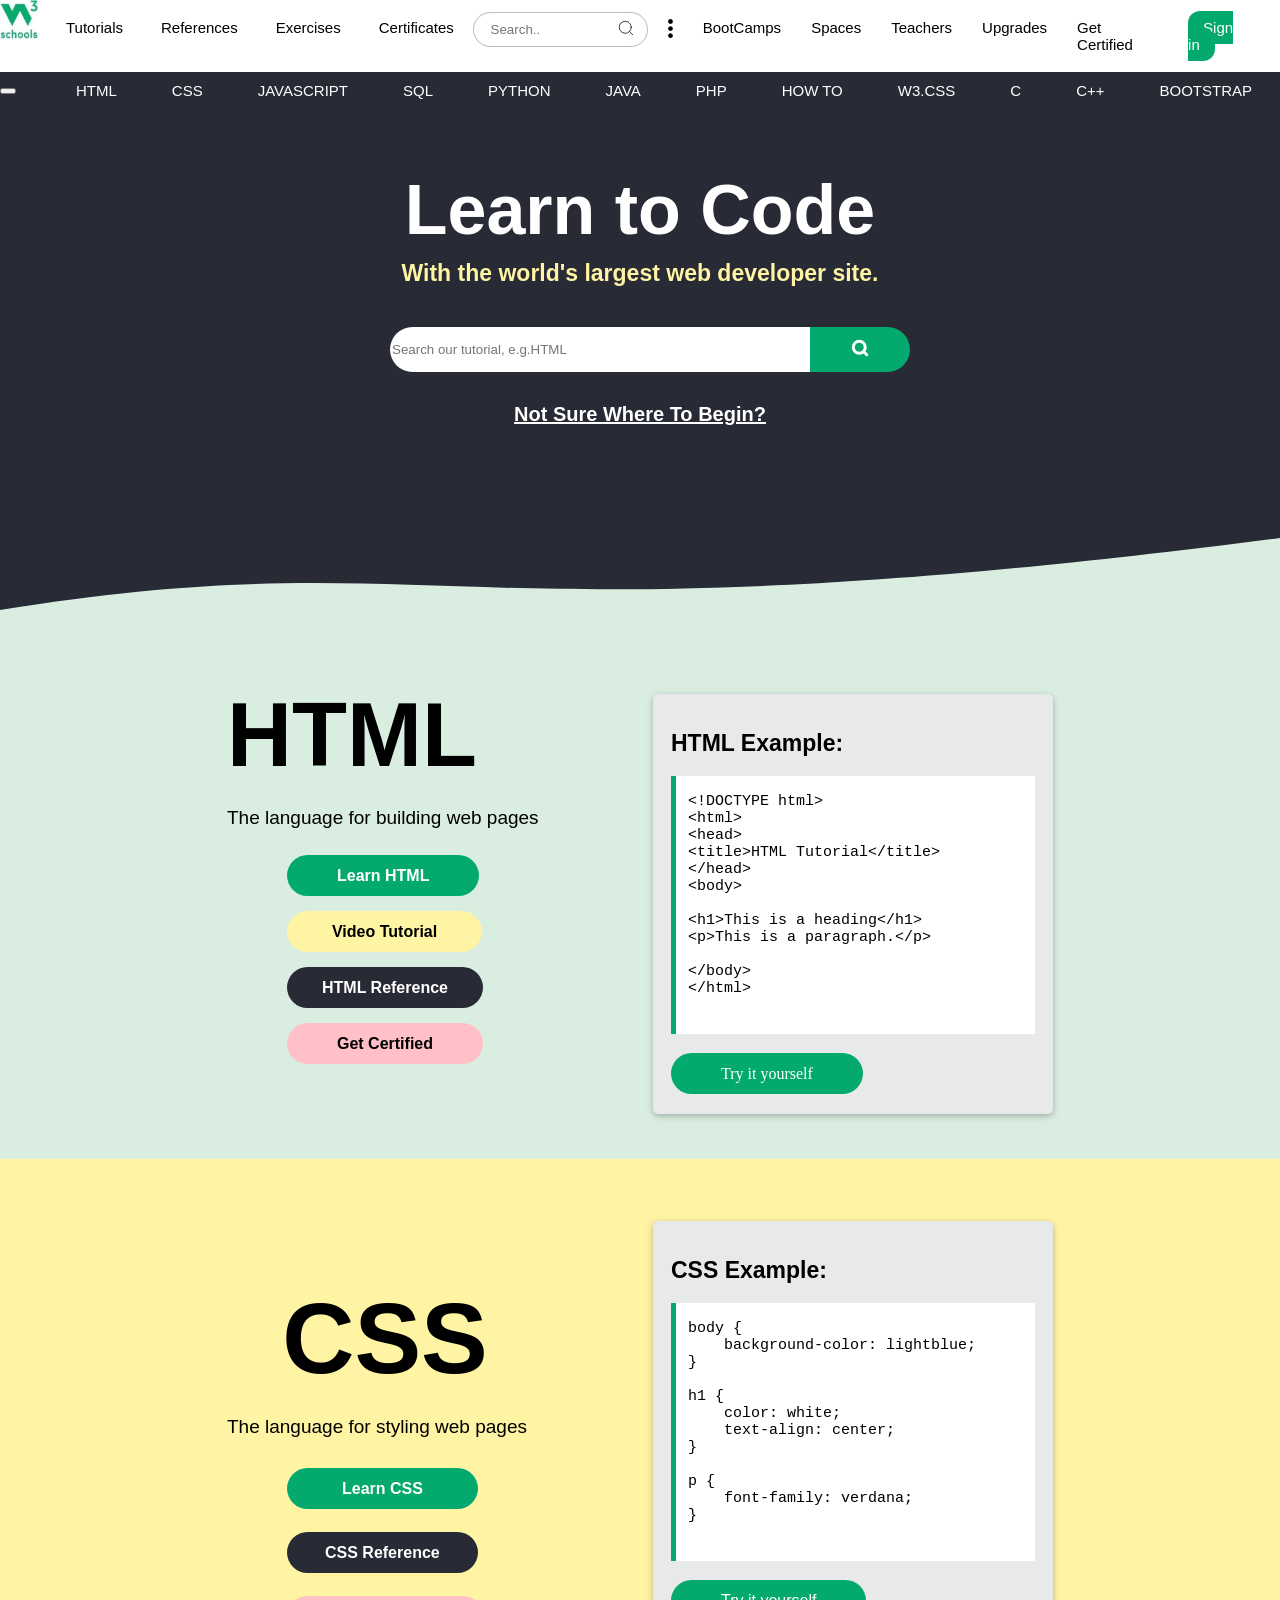
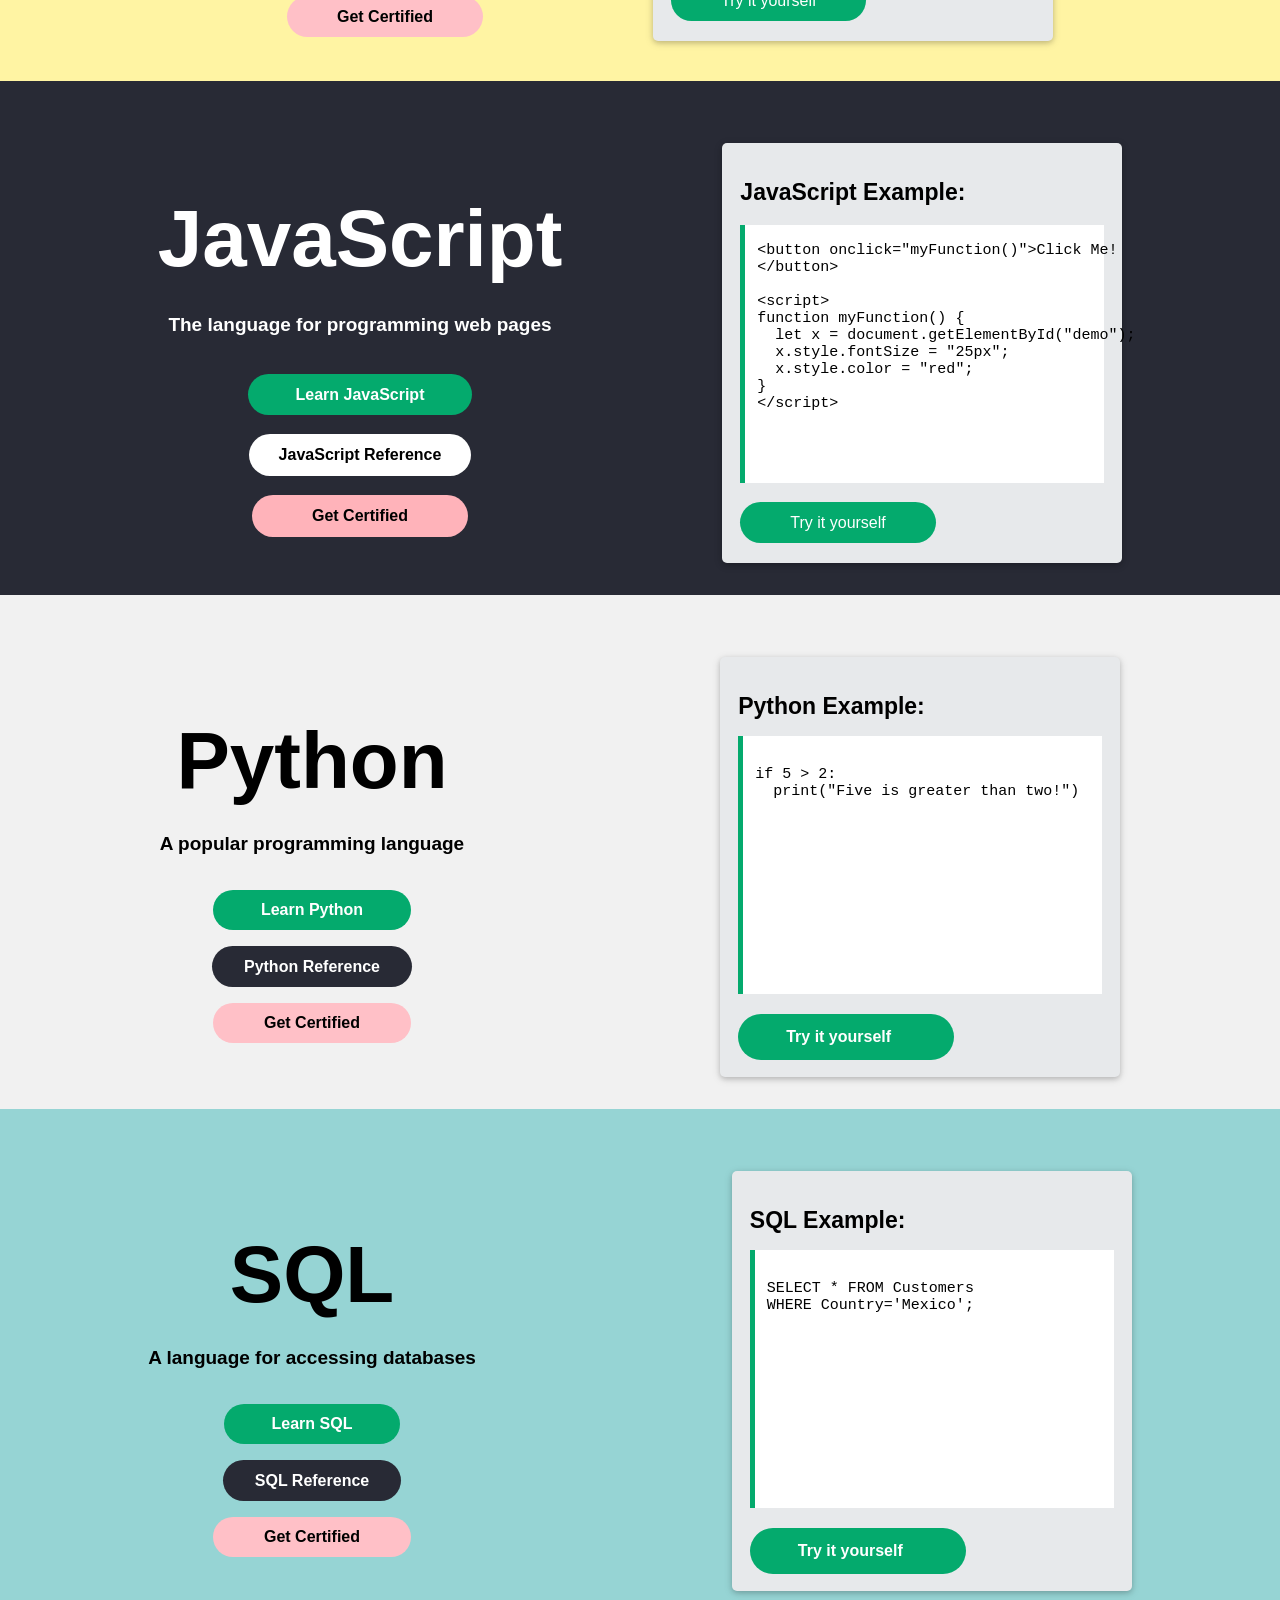
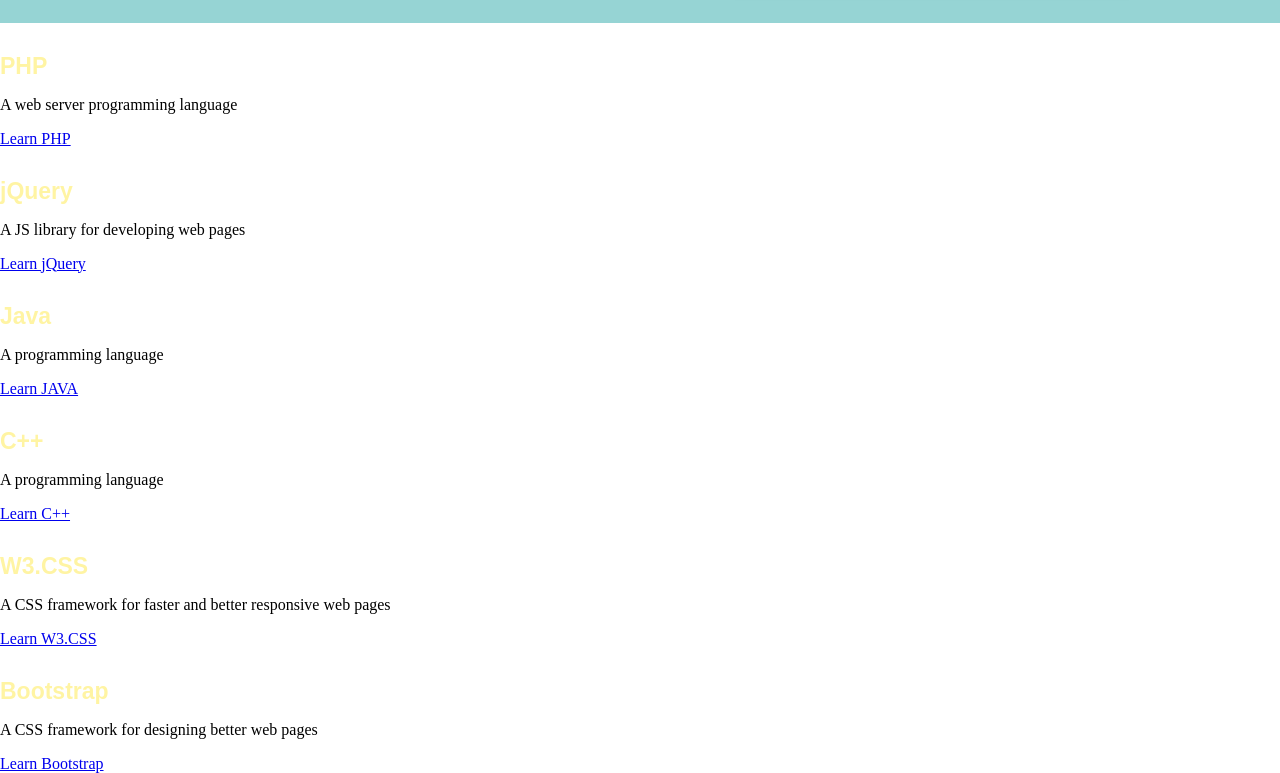
==== commit fcebb929: "add a grided div element with same content of w3school" ====
--- a/clone_w3school.html
+++ b/clone_w3school.html
@@ -233,5 +233,38 @@
 
     </div>
  </div>
+
+<div class="div-container">
+    <div class="contain php">
+        <h3 class="titl">PHP</h3>
+        <p class="cont">A web server programming language</p>
+        <a class="linked" href="https://www.w3schools.com/php/default.asp">Learn PHP</a>
+    </div>
+    <div class="contain query">
+        <h3 class="titl">jQuery</h3>
+        <p class="cont">A JS library for developing web pages</p>
+        <a class="linked" href="https://www.w3schools.com/jquery/default.asp">Learn jQuery</a>
+    </div>
+    <div class="contain java">
+        <h3 class="titl">Java</h3>
+        <p class="cont">A programming language</p>
+        <a class="linked" href="https://www.w3schools.com/java/default.asp">Learn JAVA</a>
+    </div>
+    <div class="contain c">
+        <h3 class="titl">C++</h3>
+        <p class="cont">A programming language</p>
+        <a class="linked" href="https://www.w3schools.com/cpp/default.asp">Learn C++</a>
+    </div>
+    <div class="contain w3">
+        <h3 class="titl">W3.CSS</h3>
+        <p class="cont">A CSS framework for faster and better responsive web pages</p>
+        <a class="linked" href="https://www.w3schools.com/w3css/default.asp">Learn W3.CSS</a>
+    </div>
+    <div class="contain boot">
+        <h3 class="titl">Bootstrap</h3>
+        <p class="cont">A CSS framework for designing better web pages</p>
+        <a class="linked" href="https://www.w3schools.com/bootstrap/default.asp">Learn Bootstrap</a>
+    </div>
+</div>
    </body>
 </html>
--- a/clone_w3school.css
+++ b/clone_w3school.css
@@ -1,618 +1,621 @@
-body{
-    padding:0;
-    margin:0;
-    height: 100vh;
-}
-.nav-container {
-    position:fixed;
-    top:0;
-    left:0;
-    right:0;
-    background-color: rgb(255, 255, 255);
-    font-family:"Source Sans Pro", sans-serif;
-}
-.left-nav{
-    margin:0;
-    padding:0;
-}
-.left-nav li{
-    display:flex;
-    overflow:hidden;
-    float:left;
-}
-a img{
-    
-    width:40px;
-    height:40px;
-    padding:0;
-    margin-right:7px;
-}
-.except{
-    text-decoration:none;
-    color:black;
-    font-size: 15px;
-    text-align:center;
-   padding:19px;
-    background-color:white;
-}
-.except:hover:not(last-child){
-    background-color:#04AA6D;
-    color:white;
-}
-.sear{
-    border-radius: 25px;
-    height:35px;
-    margin:0;
-    margin-top:12px;
-    position:relative;
-    border: 1px solid rgba(0, 0, 0, 0.25) ;
-}
-
-.sear:focus{
-    border:2px solid #04AA6D;
-}
-.search-icon{
-    width: 18px;
-    height: 18px;
-    text-align: center;
-}
-.bn{
-    border-radius: 25px;
-    position: absolute;
-    left:611px;
-    top:13px;
-    border:none;
-    background-color: transparent;
-    padding:6px;
-}
-.bn:hover{
-    cursor: pointer;
-    background-color: #E7E9EB;
-}
-.svg{
-    width: 27px;
-    height: 27px;
-    display: block;
-    margin: 0 auto;
-    float:left;
-    margin-top:15px;
-    margin-left:9px;
-}
-.svg:hover{
-    background-color: #E7E9EB;
-    border-radius: 15px;
-}
-/*right top nav styling*/
-.nav-top-right {
-    display: flex;
-    justify-content: flex-end;   /* pushes items to the right */
-    
-}
-
-.right-nav {
-    display: flex;               /* makes items appear in a row */
-    list-style: none;            /* removes bullets */
-    margin: 0;
-    padding: 4px;
-}
-
-.right-nav li {
-    padding: 15px;           /* space between items */
-    font-size: 15px;
-}
-.except1:hover:not(:last-child){
-    background-color: rgba(254, 249, 249, 0.926);
-    border-radius:30px;
-    cursor: pointer;
-}
-#in{
-    background-color:#04AA6D;
-    padding:8px 15px;
-    border-radius:12px;
-    color:white;
-}
-#in:hover{
-    opacity: 0.8;
-}
-
-.mid-nav{
-    background-color: #282A35;
-    display: flex;
-    align-items: center;
-    justify-content: start;
-   /* overflow-x: auto; */
-}
-.horizontal-nav{
-    display: flex;
-    grid-auto-flow: column;
-    white-space:nowrap;
-    scroll-behavior: smooth;
-    cursor: pointer;
-    justify-content:start;
-    align-items: center;
-    margin:0;
-    font-size:15px;
-}
- .li{
-   
-    list-style-type: none;
-    padding-right:15px;
-    padding-left:0;
-    padding-top:10px;
-    padding-bottom:10px;
-    margin:0;
-    
-}
-.li a{
-    text-decoration: none;
-    color: white;
-    text-align: center;
-    padding:14px 20px;
-   
-
-}
-.li:hover{
-    background-color: black;
-}
-.starting{
-    margin-top:80px;
-    display:grid;
-    place-items:center;
-    background-color: #282A35;
-    padding-bottom:90px;
-}
-h1{
-    color:white;
-    font-family:"Source Sans Pro", sans-serif;
-    font-size:70px;
-    font-weight:700;
-    margin-bottom:-20px;
-    margin-top:90px;
-    
-}
-h3{
-    color:rgb(255, 244, 163);
-    margin-top:30px;
-    margin-bottom:10px;
-    font-size:23px;
-    font-weight:700;
-    font-family:"Source Sans Pro", sans-serif;
-}
-form{
-    display: grid;
-    grid-template-columns:1fr 80px;
-    align-items: center;
-    justify-content: center;
-    margin-top:30px;
-    margin-bottom:10px;
-}
-.search{
-   border-top-left-radius: 25px;
-   border-bottom-left-radius: 25px;
-   height:45px;
-   width:420px;
-   margin-right:0;
-   border:0px;
-   border-color:#282A35;
-}
-.btn{
-    background-color:#04AA6D;
-    border:0px;
-    border-color: transparent;
-    height:45px;
-    width:100px;
-    margin:0;
-    border-top-right-radius: 25px;
-   border-bottom-right-radius: 25px;
-}
-h4 a{
-    color:white;
-    font-size:20px;
-    font-family:"Source Sans Pro", sans-serif;
-    margin-bottom:80px;
-}
-.search:focus,
-.search:active {
-  outline: none;
-  border: none;
-  box-shadow: none;
-}
-.btn:hover{
-    opacity: 0.8;
-    cursor:pointer;
-}
-h4 a:hover{
-    color:rgb(255, 244, 163) ;
-}
-.ff{
-    margin-top:-10px;
-    display:grid;
-    grid-template-columns:repeat(2,minmax(150px,auto));
-    background-color: #D9EEE1;
-    justify-content:center;
-    column-gap: 110px;
-    vertical-align: middle;
-    padding-bottom: 45px;
-}
-.sec1{
-    align-items: center;
-    font-family:"Source Sans Pro", sans-serif;
-    justify-content: center;
-}
-.sec1 h1{
-    color:black;
-    font-size:90px;
-    font-weight:700;
-    margin-top: 80px;
-}
-.sec1 p{
-    color:black;
-    font-size:19px;
-   
-    font-weight:500;
-    margin-top:40px;
-}
-.w3btn{
-
-    
-    border-radius:25px;
-    margin:0 60px;
-    font-weight:600;
-    line-height: 3.5em;
-    
-}
-.btn1{
-    padding:12px 50px 12px;
-    color:white;
-    background-color: #04AA6D;
-}
-.btn1:hover{
-    background-color:#059862;
-}
-.btn2{
-    padding:12px 45px 12px;
-    color:black;
-    background-color: rgb(255, 244, 163);
-}
-.btn2:hover{
-    background-color:#fff080 ;
-}
-.btn3{
-    padding:12px 35px 12px;
-    color:rgb(255, 255, 255);
-    background-color: #282A35;
-}
-.btn3:hover{
-   background-color: black;
-}
-.btn4{
-    padding:12px 50px 12px;
-    color:black;
-    background-color: rgb(255, 192, 199);
-}
-.btn4:hover{
-    background-color: #ffb3bb;
-}
-.ff a{
-    text-decoration:none;
-    text-align: center;
-}
-.sec2{
-    margin-top:90px;
-    background-color:#E7E9EB;
-    height: 420px;
-    width:400px;
-    border-radius: 5px;
-    box-shadow: 0 2px 5px 0 rgba(0, 0, 0, 0.16), 0 2px 10px 0 rgba(0, 0, 0, 0.12);
-}
-.sec2 h3{
-    color:black;
-    margin-left:18px;
-    line-height: 39px;
-}
-.pre{
-    display: block;
-    background-color: white;
-    margin-bottom:20px;
-    margin-left:18px;
-    margin-right:18px;
-    height:250px;
-    border-left:5px solid #04AA6D;
-    padding: 8px 12px;
-    padding-top: 0px;
-}
-.sec2 a{
-    
-    padding:12px 50px 12px;
-    color:white;
-    background-color: #04AA6D;
-    border-radius:25px;
-    margin-left:18px;
-    line-height: 39px;
-}
-.sec2 a:hover{
-    background-color:#059862;
-}
-code{
-    font-size:15px;
-}
-.css{
-    display:grid;
-    background-color:#FFF4A3;
-    grid-template-columns:repeat(2,minmax(150px,auto));
-    justify-content:center;
-    column-gap: 110px;
-    vertical-align: middle;
-    font-family:"Source Sans Pro", sans-serif;
-    padding:32px 0px;
-}
-.css1 h1{
-    color:black;
-    font-size:100px;
-    font-weight:700;
-    margin-top: 90px;
-    text-align: center;
-}
-.css1 p{
-    color:black;
-    font-size:19px;
-    font-weight:500;
-    margin-top:40px;
-}
-.css1 a{
-    text-decoration:none;
-    text-align:center;
-}
-.but{
-    border-radius:25px;
-    margin:0 60px;
-    font-weight:600;
-    line-height: 4em;
-    
-}
-.but:nth-child(3){
-    padding:12px 55px 12px;
-    color:white;
-    background-color: #04AA6D;
-}
-.but:nth-child(3):hover{
-    background-color:#059862;
-}
-.but:nth-child(5){
-    padding:12px 38px 12px;
-    color:rgb(255, 255, 255);
-    background-color: #282A35;
-}
-.but:nth-child(5):hover{
-   background-color: black;
-}
-.but:nth-child(7){
-    padding:12px 50px 12px;
-    color:black;
-    background-color: rgb(255, 192, 199);
-}
-.but:nth-child(7):hover{
-    background-color: #ffb3bb;
-}
-.css2{
-    margin-top:30px;
-    background-color:#E7E9EB;
-    height: 420px;
-    width:400px;
-    border-radius: 5px;
-    box-shadow: 0 2px 5px 0 rgba(0, 0, 0, 0.16), 0 2px 10px 0 rgba(0, 0, 0, 0.12);
-}
-.pre1{
-    display: block;
-    background-color: white;
-    margin-bottom:20px;
-    margin-left:18px;
-    margin-right:18px;
-    height:250px;
-    border-left:5px solid #04AA6D;
-    padding: 8px 12px;
-    padding-top: 0px;
-}
-.css2 a{
-    text-decoration: none;
-    padding:12px 50px 12px;
-    color:white;
-    background-color: #04AA6D;
-    border-radius:25px;
-    margin-left:18px;
-    line-height: 39px;
-}
-.css2 a:hover{
-    background-color:#059862;
-}
-.css2 h3{
-    color:black;
-    margin-left:18px;
-    line-height: 39px;
-}
-.js{
-    background-color:#282A35;
-    display:flex;
-    font-family:"Source Sans Pro", sans-serif;
-    justify-content:center;
-    gap:10rem;
-    /* background-color:#f1f1f1; */
-    padding:2rem;
-}
-.jshead{
-    color:rgb(255, 255, 255);
-    font-size:80px;
-    font-weight:700;
-    margin-top: 55px;
-    text-align: center;
-}
-.par{
-    color:white;
-    font-size:19px;
-    font-weight:600;
-    margin-top:30px;
-}
-.js1{
-    display:flex;
-    flex-direction:column;
-    gap:1.2rem;
-    justify-content:center;
-    align-items:center;
-}
-.jslink{
-    text-decoration:none;
-    padding:0.7rem 3rem;
-    font-weight: bold;
-    border-radius:24px;
-}
-.ln1{
-    background-color: #04AA6D;
-    color:white;
-}
-.ln1:hover{
-    background-color: #059862;
-}
-.ln2{
-    background-color:white;
-    padding:12px 30px 12px;
-    color:black;
-}
-.ln2:hover{
-    background-color: #E7E9EB;
-}
-.ln3{
-    background-color:hsl(354, 100%, 85%);
-    padding:12px 60px 12px;
-    color:black;
-}
-.ln3:hover{
-    background-color:hsl(354, 100%, 80%) ;
-}
-.js2{
-    margin-top:30px;
-    background-color:#E7E9EB;
-    height: 420px;
-    width:400px;
-    border-radius: 5px;
-    box-shadow: 0 2px 5px 0 rgba(0, 0, 0, 0.16), 0 2px 10px 0 rgba(0, 0, 0, 0.12);
-}
-.js2 div{
-    display: block;
-    background-color: white;
-    margin-bottom:20px;
-    margin-left:18px;
-    margin-right:18px;
-    height:250px;
-    border-left:5px solid #04AA6D;
-    padding: 8px 12px;
-    padding-top: 0px;
-}
-.js2 a{
-    text-decoration: none;
-    padding:12px 50px 12px;
-    color:white;
-    background-color: #04AA6D;
-    border-radius:25px;
-    margin-left:18px;
-    line-height: 39px;
-}
-.js2 a:hover{
-    background-color:#059862;
-}
-.js2 h3{
-    color:black;
-    margin-left:18px;
-    line-height: 39px;
-}
-
-.python{
-    display:flex;
-    font-family:"Source Sans Pro", sans-serif;
-    justify-content:center;
-    gap:16rem;
-    background-color:#f1f1f1;
-    padding:2rem;
-}
-
-.py1{
-    display:flex;
-    flex-direction:column;
-    gap:1rem;
-    justify-content:center;
-    align-items:center;
-}
-.pyhead{
-    color:black;
-    font-size:80px;
-    font-weight:700;
-    margin-top: 55px;
-    text-align: center;
-}
-.pypar{
-    color:black;
-    font-size:19px;
-    font-weight:600;
-    margin-top:30px;
-}
-.pylink{
-    text-decoration:none;
-    padding:0.7rem 3rem;
-    font-weight: bold;
-    border-radius:24px;
-}
-.lin1{
-    background-color: #04AA6D;
-    color:white;
-}
-.lin1:hover{
-    background-color:#059862;
-}
-.lin2{
-    background-color:#282A35;
-    color:white;
-    padding:0.7rem 2rem;
-}
-.lin2:hover{
-    background-color:black;
-}
-.lin3{
-    background-color: rgb(255, 192, 199);
-    color:black;
-    padding:0.7rem 3.2rem;
-}
-.lin3:hover{
-    background-color:#ffb3bb
-}
-
-.py2{
-    display: flex;
-    flex-direction:column;
-    margin-top:30px;
-    background-color:#E7E9EB;
-    height: 420px;
-    width:400px;
-    border-radius: 5px;
-    box-shadow: 0 2px 5px 0 rgba(0, 0, 0, 0.16), 0 2px 10px 0 rgba(0, 0, 0, 0.12);
-}
-.py2 div{
-    display: block;
-    background-color: white;
-    margin-bottom:20px;
-    margin-left:18px;
-    margin-right:18px;
-    height:250px;
-    border-left:5px solid #04AA6D;
-    padding: 8px 12px;
-    padding-top: 0px;
-}
-.py2 h3{
-    color:black;
-    margin-left:18px;
-    line-height: 39px;
-}
-.lm{
-    margin-left:18px;
-    padding:0.9rem 3rem;
-    width:30%;
-    /* line-height: 39px; */
+body{
+    padding:0;
+    margin:0;
+    height: 100vh;
+}
+.nav-container {
+    position:fixed;
+    top:0;
+    left:0;
+    right:0;
+    background-color: rgb(255, 255, 255);
+    font-family:"Source Sans Pro", sans-serif;
+}
+.left-nav{
+    margin:0;
+    padding:0;
+}
+.left-nav li{
+    display:flex;
+    overflow:hidden;
+    float:left;
+}
+a img{
+    
+    width:40px;
+    height:40px;
+    padding:0;
+    margin-right:7px;
+}
+.except{
+    text-decoration:none;
+    color:black;
+    font-size: 15px;
+    text-align:center;
+   padding:19px;
+    background-color:white;
+}
+.except:hover:not(last-child){
+    background-color:#04AA6D;
+    color:white;
+}
+.sear{
+    border-radius: 25px;
+    height:35px;
+    margin:0;
+    margin-top:12px;
+    position:relative;
+    border: 1px solid rgba(0, 0, 0, 0.25) ;
+}
+
+.sear:focus{
+    border:2px solid #04AA6D;
+}
+.search-icon{
+    width: 18px;
+    height: 18px;
+    text-align: center;
+}
+.bn{
+    border-radius: 25px;
+    position: absolute;
+    left:611px;
+    top:13px;
+    border:none;
+    background-color: transparent;
+    padding:6px;
+}
+.bn:hover{
+    cursor: pointer;
+    background-color: #E7E9EB;
+}
+.svg{
+    width: 27px;
+    height: 27px;
+    display: block;
+    margin: 0 auto;
+    float:left;
+    margin-top:15px;
+    margin-left:9px;
+}
+.svg:hover{
+    background-color: #E7E9EB;
+    border-radius: 15px;
+}
+/*right top nav styling*/
+.nav-top-right {
+    display: flex;
+    justify-content: flex-end;   /* pushes items to the right */
+    
+}
+
+.right-nav {
+    display: flex;               /* makes items appear in a row */
+    list-style: none;            /* removes bullets */
+    margin: 0;
+    padding: 4px;
+}
+
+.right-nav li {
+    padding: 15px;           /* space between items */
+    font-size: 15px;
+}
+.except1:hover:not(:last-child){
+    background-color: rgba(254, 249, 249, 0.926);
+    border-radius:30px;
+    cursor: pointer;
+}
+#in{
+    background-color:#04AA6D;
+    padding:8px 15px;
+    border-radius:12px;
+    color:white;
+}
+#in:hover{
+    opacity: 0.8;
+}
+
+.mid-nav{
+    background-color: #282A35;
+    display: flex;
+    align-items: center;
+    justify-content: start;
+   /* overflow-x: auto; */
+}
+.horizontal-nav{
+    display: flex;
+    grid-auto-flow: column;
+    white-space:nowrap;
+    scroll-behavior: smooth;
+    cursor: pointer;
+    justify-content:start;
+    align-items: center;
+    margin:0;
+    font-size:15px;
+}
+ .li{
+   
+    list-style-type: none;
+    padding-right:15px;
+    padding-left:0;
+    padding-top:10px;
+    padding-bottom:10px;
+    margin:0;
+    
+}
+.li a{
+    text-decoration: none;
+    color: white;
+    text-align: center;
+    padding:14px 20px;
+   
+
+}
+.li:hover{
+    background-color: black;
+}
+.starting{
+    margin-top:80px;
+    display:grid;
+    place-items:center;
+    background-color: #282A35;
+    padding-bottom:90px;
+}
+h1{
+    color:white;
+    font-family:"Source Sans Pro", sans-serif;
+    font-size:70px;
+    font-weight:700;
+    margin-bottom:-20px;
+    margin-top:90px;
+    
+}
+h3{
+    color:rgb(255, 244, 163);
+    margin-top:30px;
+    margin-bottom:10px;
+    font-size:23px;
+    font-weight:700;
+    font-family:"Source Sans Pro", sans-serif;
+}
+form{
+    display: grid;
+    grid-template-columns:1fr 80px;
+    align-items: center;
+    justify-content: center;
+    margin-top:30px;
+    margin-bottom:10px;
+}
+.search{
+   border-top-left-radius: 25px;
+   border-bottom-left-radius: 25px;
+   height:45px;
+   width:420px;
+   margin-right:0;
+   border:0px;
+   border-color:#282A35;
+}
+.btn{
+    background-color:#04AA6D;
+    border:0px;
+    border-color: transparent;
+    height:45px;
+    width:100px;
+    margin:0;
+    border-top-right-radius: 25px;
+   border-bottom-right-radius: 25px;
+}
+h4 a{
+    color:white;
+    font-size:20px;
+    font-family:"Source Sans Pro", sans-serif;
+    margin-bottom:80px;
+}
+.search:focus,
+.search:active {
+  outline: none;
+  border: none;
+  box-shadow: none;
+}
+.btn:hover{
+    opacity: 0.8;
+    cursor:pointer;
+}
+h4 a:hover{
+    color:rgb(255, 244, 163) ;
+}
+.ff{
+    margin-top:-10px;
+    display:grid;
+    grid-template-columns:repeat(2,minmax(150px,auto));
+    background-color: #D9EEE1;
+    justify-content:center;
+    column-gap: 110px;
+    vertical-align: middle;
+    padding-bottom: 45px;
+}
+.sec1{
+    align-items: center;
+    font-family:"Source Sans Pro", sans-serif;
+    justify-content: center;
+}
+.sec1 h1{
+    color:black;
+    font-size:90px;
+    font-weight:700;
+    margin-top: 80px;
+}
+.sec1 p{
+    color:black;
+    font-size:19px;
+   
+    font-weight:500;
+    margin-top:40px;
+}
+.w3btn{
+
+    
+    border-radius:25px;
+    margin:0 60px;
+    font-weight:600;
+    line-height: 3.5em;
+    
+}
+.btn1{
+    padding:12px 50px 12px;
+    color:white;
+    background-color: #04AA6D;
+}
+.btn1:hover{
+    background-color:#059862;
+}
+.btn2{
+    padding:12px 45px 12px;
+    color:black;
+    background-color: rgb(255, 244, 163);
+}
+.btn2:hover{
+    background-color:#fff080 ;
+}
+.btn3{
+    padding:12px 35px 12px;
+    color:rgb(255, 255, 255);
+    background-color: #282A35;
+}
+.btn3:hover{
+   background-color: black;
+}
+.btn4{
+    padding:12px 50px 12px;
+    color:black;
+    background-color: rgb(255, 192, 199);
+}
+.btn4:hover{
+    background-color: #ffb3bb;
+}
+.ff a{
+    text-decoration:none;
+    text-align: center;
+}
+.sec2{
+    margin-top:90px;
+    background-color:#E7E9EB;
+    height: 420px;
+    width:400px;
+    border-radius: 5px;
+    box-shadow: 0 2px 5px 0 rgba(0, 0, 0, 0.16), 0 2px 10px 0 rgba(0, 0, 0, 0.12);
+}
+.sec2 h3{
+    color:black;
+    margin-left:18px;
+    line-height: 39px;
+}
+.pre{
+    display: block;
+    background-color: white;
+    margin-bottom:20px;
+    margin-left:18px;
+    margin-right:18px;
+    height:250px;
+    border-left:5px solid #04AA6D;
+    padding: 8px 12px;
+    padding-top: 0px;
+}
+.sec2 a{
+    
+    padding:12px 50px 12px;
+    color:white;
+    background-color: #04AA6D;
+    border-radius:25px;
+    margin-left:18px;
+    line-height: 39px;
+}
+.sec2 a:hover{
+    background-color:#059862;
+}
+code{
+    font-size:15px;
+}
+.css{
+    display:grid;
+    background-color:#FFF4A3;
+    grid-template-columns:repeat(2,minmax(150px,auto));
+    justify-content:center;
+    column-gap: 110px;
+    vertical-align: middle;
+    font-family:"Source Sans Pro", sans-serif;
+    padding:32px 0px;
+}
+.css1 h1{
+    color:black;
+    font-size:100px;
+    font-weight:700;
+    margin-top: 90px;
+    text-align: center;
+}
+.css1 p{
+    color:black;
+    font-size:19px;
+    font-weight:500;
+    margin-top:40px;
+}
+.css1 a{
+    text-decoration:none;
+    text-align:center;
+}
+.but{
+    border-radius:25px;
+    margin:0 60px;
+    font-weight:600;
+    line-height: 4em;
+    
+}
+.but:nth-child(3){
+    padding:12px 55px 12px;
+    color:white;
+    background-color: #04AA6D;
+}
+.but:nth-child(3):hover{
+    background-color:#059862;
+}
+.but:nth-child(5){
+    padding:12px 38px 12px;
+    color:rgb(255, 255, 255);
+    background-color: #282A35;
+}
+.but:nth-child(5):hover{
+   background-color: black;
+}
+.but:nth-child(7){
+    padding:12px 50px 12px;
+    color:black;
+    background-color: rgb(255, 192, 199);
+}
+.but:nth-child(7):hover{
+    background-color: #ffb3bb;
+}
+.css2{
+    margin-top:30px;
+    background-color:#E7E9EB;
+    height: 420px;
+    width:400px;
+    border-radius: 5px;
+    box-shadow: 0 2px 5px 0 rgba(0, 0, 0, 0.16), 0 2px 10px 0 rgba(0, 0, 0, 0.12);
+}
+.pre1{
+    display: block;
+    background-color: white;
+    margin-bottom:20px;
+    margin-left:18px;
+    margin-right:18px;
+    height:250px;
+    border-left:5px solid #04AA6D;
+    padding: 8px 12px;
+    padding-top: 0px;
+}
+.css2 a{
+    text-decoration: none;
+    padding:12px 50px 12px;
+    color:white;
+    background-color: #04AA6D;
+    border-radius:25px;
+    margin-left:18px;
+    line-height: 39px;
+}
+.css2 a:hover{
+    background-color:#059862;
+}
+.css2 h3{
+    color:black;
+    margin-left:18px;
+    line-height: 39px;
+}
+.js{
+    background-color:#282A35;
+    display:flex;
+    font-family:"Source Sans Pro", sans-serif;
+    justify-content:center;
+    gap:10rem;
+    /* background-color:#f1f1f1; */
+    padding:2rem;
+}
+.jshead{
+    color:rgb(255, 255, 255);
+    font-size:80px;
+    font-weight:700;
+    margin-top: 55px;
+    text-align: center;
+}
+.par{
+    color:white;
+    font-size:19px;
+    font-weight:600;
+    margin-top:30px;
+}
+.js1{
+    display:flex;
+    flex-direction:column;
+    gap:1.2rem;
+    justify-content:center;
+    align-items:center;
+}
+.jslink{
+    text-decoration:none;
+    padding:0.7rem 3rem;
+    font-weight: bold;
+    border-radius:24px;
+}
+.ln1{
+    background-color: #04AA6D;
+    color:white;
+}
+.ln1:hover{
+    background-color: #059862;
+}
+.ln2{
+    background-color:white;
+    padding:12px 30px 12px;
+    color:black;
+}
+.ln2:hover{
+    background-color: #E7E9EB;
+}
+.ln3{
+    background-color:hsl(354, 100%, 85%);
+    padding:12px 60px 12px;
+    color:black;
+}
+.ln3:hover{
+    background-color:hsl(354, 100%, 80%) ;
+}
+.js2{
+    margin-top:30px;
+    background-color:#E7E9EB;
+    height: 420px;
+    width:400px;
+    border-radius: 5px;
+    box-shadow: 0 2px 5px 0 rgba(0, 0, 0, 0.16), 0 2px 10px 0 rgba(0, 0, 0, 0.12);
+}
+.js2 div{
+    display: block;
+    background-color: white;
+    margin-bottom:20px;
+    margin-left:18px;
+    margin-right:18px;
+    height:250px;
+    border-left:5px solid #04AA6D;
+    padding: 8px 12px;
+    padding-top: 0px;
+}
+.js2 a{
+    text-decoration: none;
+    padding:12px 50px 12px;
+    color:white;
+    background-color: #04AA6D;
+    border-radius:25px;
+    margin-left:18px;
+    line-height: 39px;
+}
+.js2 a:hover{
+    background-color:#059862;
+}
+.js2 h3{
+    color:black;
+    margin-left:18px;
+    line-height: 39px;
+}
+
+.python{
+    display:flex;
+    font-family:"Source Sans Pro", sans-serif;
+    justify-content:center;
+    gap:16rem;
+    background-color:#f1f1f1;
+    padding:2rem;
+}
+
+.py1{
+    display:flex;
+    flex-direction:column;
+    gap:1rem;
+    justify-content:center;
+    align-items:center;
+}
+.pyhead{
+    color:black;
+    font-size:80px;
+    font-weight:700;
+    margin-top: 55px;
+    text-align: center;
+}
+.pypar{
+    color:black;
+    font-size:19px;
+    font-weight:600;
+    margin-top:30px;
+}
+.pylink{
+    text-decoration:none;
+    padding:0.7rem 3rem;
+    font-weight: bold;
+    border-radius:24px;
+}
+.lin1{
+    background-color: #04AA6D;
+    color:white;
+}
+.lin1:hover{
+    background-color:#059862;
+}
+.lin2{
+    background-color:#282A35;
+    color:white;
+    padding:0.7rem 2rem;
+}
+.lin2:hover{
+    background-color:black;
+}
+.lin3{
+    background-color: rgb(255, 192, 199);
+    color:black;
+    padding:0.7rem 3.2rem;
+}
+.lin3:hover{
+    background-color:#ffb3bb
+}
+
+.py2{
+    display: flex;
+    flex-direction:column;
+    margin-top:30px;
+    background-color:#E7E9EB;
+    height: 420px;
+    width:400px;
+    border-radius: 5px;
+    box-shadow: 0 2px 5px 0 rgba(0, 0, 0, 0.16), 0 2px 10px 0 rgba(0, 0, 0, 0.12);
+}
+.py2 div{
+    display: block;
+    background-color: white;
+    margin-bottom:20px;
+    margin-left:18px;
+    margin-right:18px;
+    height:250px;
+    border-left:5px solid #04AA6D;
+    padding: 8px 12px;
+    padding-top: 0px;
+}
+.py2 h3{
+    color:black;
+    margin-left:18px;
+    line-height: 39px;
+}
+.lm{
+    margin-left:18px;
+    padding:0.9rem 3rem;
+    width:30%;
+    /* line-height: 39px; */
+}
+.sql{
+    background-color: #96D4D4;
 }
